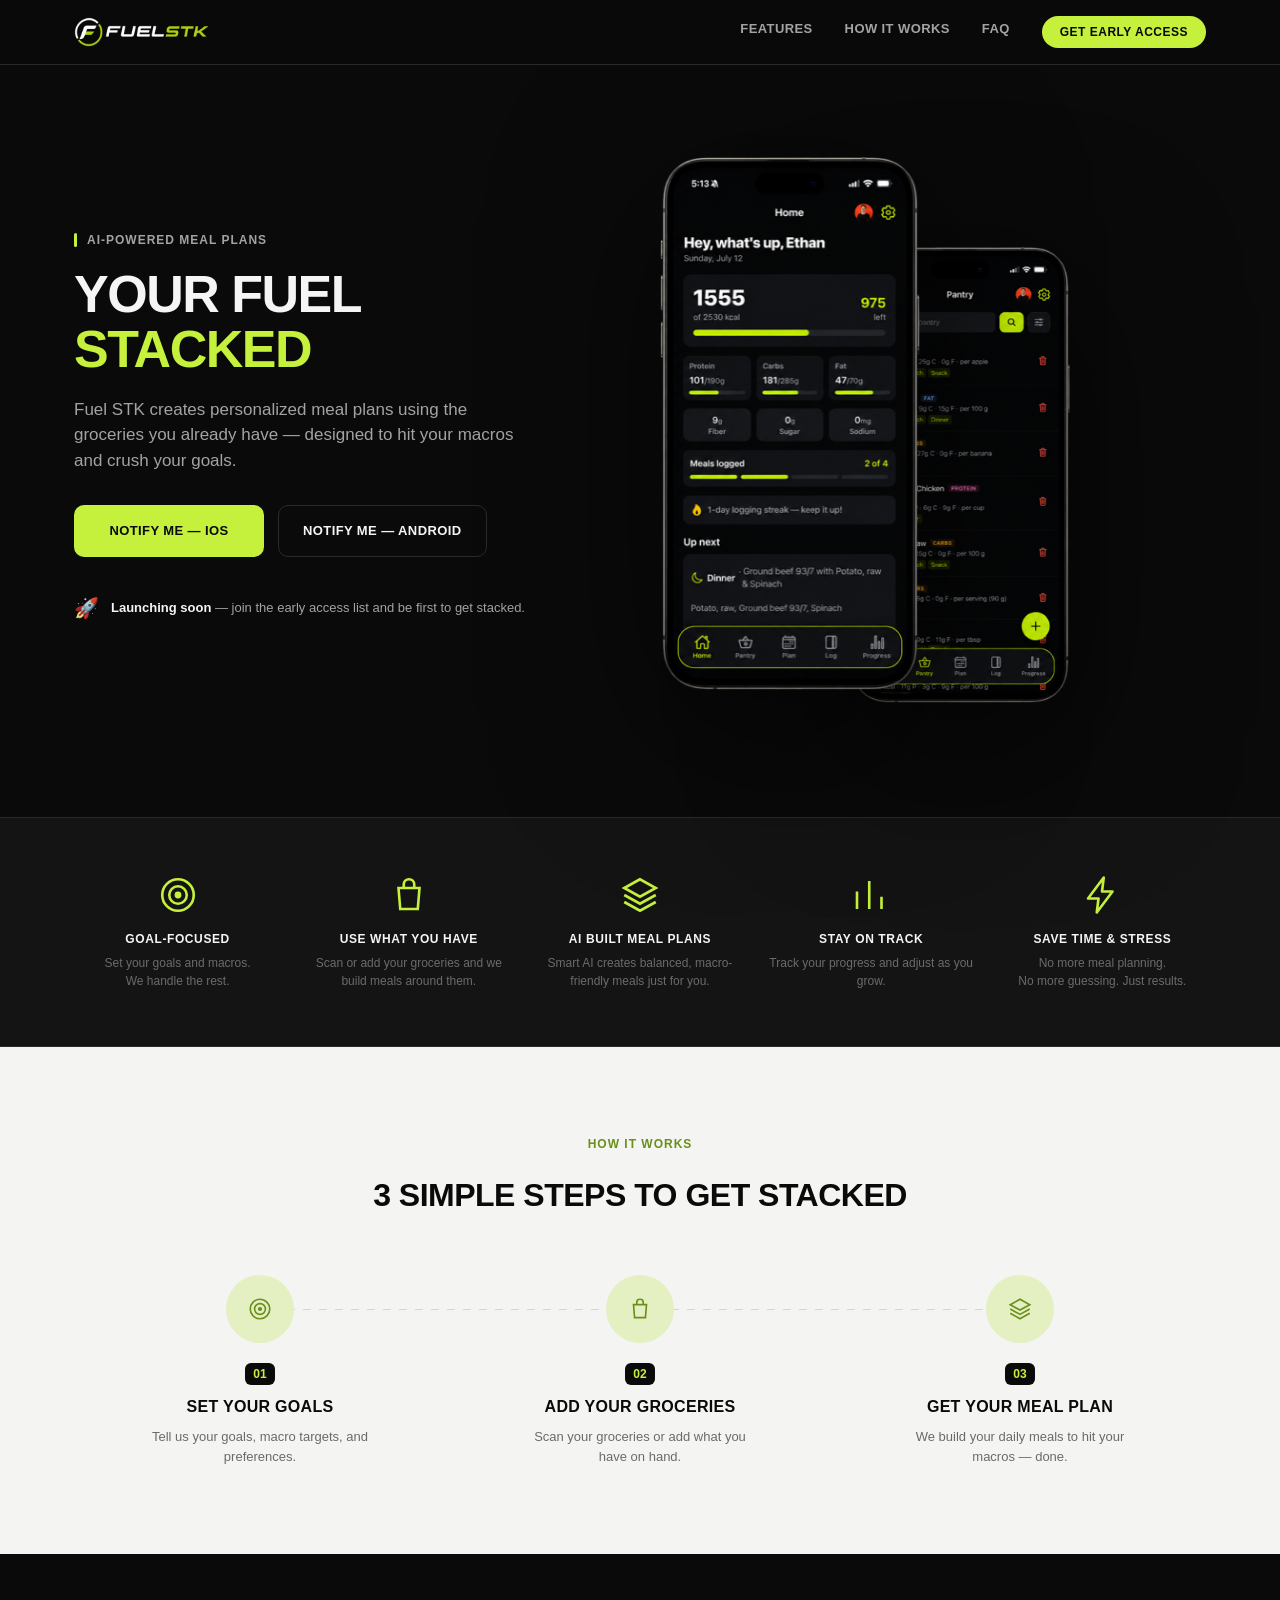
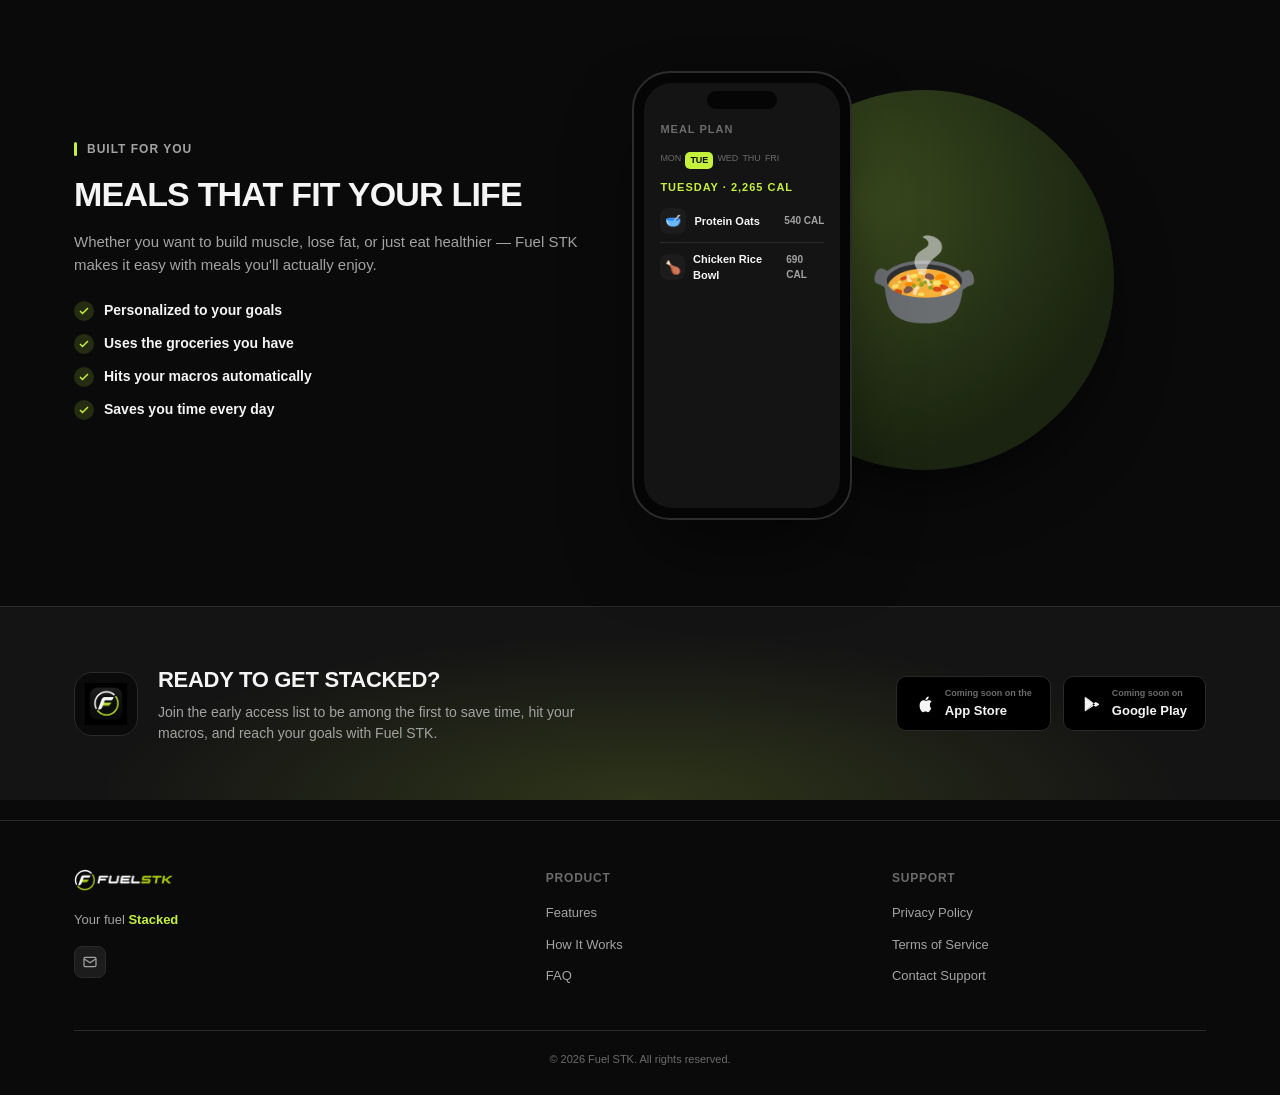
==== index.html @ 7fc36839 "Update tagline, expand FAQ, and add app icons for testing readiness Tagline switched to "Your fuel S" ====
<!DOCTYPE html>
<html lang="en">
<head>
<meta charset="UTF-8">
<meta name="viewport" content="width=device-width, initial-scale=1.0">
<title>Fuel STK — Your fuel Stacked</title>
<meta name="description" content="Fuel STK builds meal plans from what's actually in your pantry, so you hit your macros without the guesswork.">
<link rel="icon" type="image/png" href="assets/favicon-32.png">
<link rel="apple-touch-icon" href="assets/apple-touch-icon.png">
<link rel="stylesheet" href="assets/style.css">
</head>
<body>

<header>
  <nav class="wrap">
    <a href="#" class="brand">
      <img src="assets/nav-logo.png" alt="Fuel STK">
    </a>
    <div class="nav-links">
      <a href="#features">Features</a>
      <a href="#how">How it works</a>
      <a href="faq.html">FAQ</a>
      <a href="#get-started" class="nav-cta">Get Early Access</a>
    </div>
  </nav>
</header>

<section class="hero">
  <div class="wrap">
    <div>
      <div class="eyebrow"><span class="bar"></span> AI-Powered Meal Plans</div>
      <h1>Your fuel<br><span class="accent">Stacked</span></h1>
      <p class="sub">Fuel STK creates personalized meal plans using the groceries you already have — designed to hit your macros and crush your goals.</p>
      <div class="hero-ctas">
        <a href="mailto:info@fuelstk.com" class="btn-primary">Notify me — iOS</a>
        <a href="mailto:info@fuelstk.com" class="btn-secondary">Notify me — Android</a>
      </div>
      <div class="proof">
        <span class="rocket">🚀</span>
        <span class="proof-text"><strong>Launching soon</strong> — join the early access list and be first to get stacked.</span>
      </div>
    </div>
    <div class="phones">
      <img src="assets/phone-dashboard.png" alt="Fuel STK dashboard" class="phone-shot phone-1">
      <img src="assets/phone-pantry.png" alt="Fuel STK pantry" class="phone-shot phone-2">
    </div>
  </div>
</section>

<section class="strip" id="features">
  <div class="wrap">
    <div class="strip-item">
      <svg class="strip-icon" viewBox="0 0 24 24" fill="none" stroke="currentColor" stroke-width="1.5"><circle cx="12" cy="12" r="9"/><circle cx="12" cy="12" r="5"/><circle cx="12" cy="12" r="1.2" fill="currentColor"/></svg>
      <h4>Goal-Focused</h4>
      <p>Set your goals and macros.<br>We handle the rest.</p>
    </div>
    <div class="strip-item">
      <svg class="strip-icon" viewBox="0 0 24 24" fill="none" stroke="currentColor" stroke-width="1.5"><path d="M6 8h12l-1 12H7L6 8z"/><path d="M9 8V6a3 3 0 0 1 6 0v2"/></svg>
      <h4>Use What You Have</h4>
      <p>Scan or add your groceries and we build meals around them.</p>
    </div>
    <div class="strip-item">
      <svg class="strip-icon" viewBox="0 0 24 24" fill="none" stroke="currentColor" stroke-width="1.5"><path d="M12 3 3 8l9 5 9-5-9-5z"/><path d="M3 12l9 5 9-5"/><path d="M3 16l9 5 9-5"/></svg>
      <h4>AI Built Meal Plans</h4>
      <p>Smart AI creates balanced, macro-friendly meals just for you.</p>
    </div>
    <div class="strip-item">
      <svg class="strip-icon" viewBox="0 0 24 24" fill="none" stroke="currentColor" stroke-width="1.5"><path d="M4 20V10"/><path d="M11 20V4"/><path d="M18 20v-7"/></svg>
      <h4>Stay On Track</h4>
      <p>Track your progress and adjust as you grow.</p>
    </div>
    <div class="strip-item">
      <svg class="strip-icon" viewBox="0 0 24 24" fill="none" stroke="currentColor" stroke-width="1.5"><path d="M13 2 4 14h6l-1 8 9-12h-6l1-8z" stroke-linejoin="round"/></svg>
      <h4>Save Time &amp; Stress</h4>
      <p>No more meal planning.<br>No more guessing. Just results.</p>
    </div>
  </div>
</section>

<section class="light-section" id="how">
  <div class="wrap">
    <div class="section-head">
      <div class="eyebrow">How It Works</div>
      <h2>3 Simple Steps to Get Stacked</h2>
    </div>
    <div class="step-row">
      <div class="step">
        <div class="step-icon"><svg viewBox="0 0 24 24" fill="none" stroke="currentColor" stroke-width="1.5"><circle cx="12" cy="12" r="9"/><circle cx="12" cy="12" r="5"/><circle cx="12" cy="12" r="1.2" fill="currentColor"/></svg></div>
        <div class="step-num">01</div>
        <h3>Set Your Goals</h3>
        <p>Tell us your goals, macro targets, and preferences.</p>
      </div>
      <div class="step">
        <div class="step-icon"><svg viewBox="0 0 24 24" fill="none" stroke="currentColor" stroke-width="1.5"><path d="M6 8h12l-1 12H7L6 8z"/><path d="M9 8V6a3 3 0 0 1 6 0v2"/></svg></div>
        <div class="step-num">02</div>
        <h3>Add Your Groceries</h3>
        <p>Scan your groceries or add what you have on hand.</p>
      </div>
      <div class="step">
        <div class="step-icon"><svg viewBox="0 0 24 24" fill="none" stroke="currentColor" stroke-width="1.5"><path d="M12 3 3 8l9 5 9-5-9-5z"/><path d="M3 12l9 5 9-5"/><path d="M3 16l9 5 9-5"/></svg></div>
        <div class="step-num">03</div>
        <h3>Get Your Meal Plan</h3>
        <p>We build your daily meals to hit your macros — done.</p>
      </div>
    </div>
  </div>
</section>

<section class="split">
  <div class="wrap">
    <div>
      <div class="eyebrow"><span class="bar"></span> Built For You</div>
      <h2>Meals that fit your life</h2>
      <p>Whether you want to build muscle, lose fat, or just eat healthier — Fuel STK makes it easy with meals you'll actually enjoy.</p>
      <ul class="checklist">
        <li><span class="check"><svg viewBox="0 0 24 24" fill="none" stroke="currentColor" stroke-width="3"><path d="M4 12l5 5L20 6"/></svg></span> Personalized to your goals</li>
        <li><span class="check"><svg viewBox="0 0 24 24" fill="none" stroke="currentColor" stroke-width="3"><path d="M4 12l5 5L20 6"/></svg></span> Uses the groceries you have</li>
        <li><span class="check"><svg viewBox="0 0 24 24" fill="none" stroke="currentColor" stroke-width="3"><path d="M4 12l5 5L20 6"/></svg></span> Hits your macros automatically</li>
        <li><span class="check"><svg viewBox="0 0 24 24" fill="none" stroke="currentColor" stroke-width="3"><path d="M4 12l5 5L20 6"/></svg></span> Saves you time every day</li>
      </ul>
    </div>
    <div class="split-visual">
      <div class="food-plate">🍲</div>
      <div class="phone">
        <div class="phone-screen">
          <div class="phone-notch"></div>
          <div class="p-title">MEAL PLAN</div>
          <div style="display:flex; gap:4px; margin: 14px 0 10px;">
            <span style="font-size:9px; color:var(--text-tertiary);">MON</span>
            <span style="font-size:9px; background:var(--primary); color:#0a0a0a; border-radius:5px; padding:2px 5px; font-weight:800;">TUE</span>
            <span style="font-size:9px; color:var(--text-tertiary);">WED</span>
            <span style="font-size:9px; color:var(--text-tertiary);">THU</span>
            <span style="font-size:9px; color:var(--text-tertiary);">FRI</span>
          </div>
          <div class="p-title" style="color:var(--primary); margin-top:0;">TUESDAY · 2,265 CAL</div>
          <div class="p-row"><div class="p-row-left"><div class="p-dot">🥣</div><div><div class="p-row-name">Protein Oats</div></div></div><div class="p-row-cal">540 CAL</div></div>
          <div class="p-row"><div class="p-row-left"><div class="p-dot">🍗</div><div><div class="p-row-name">Chicken Rice Bowl</div></div></div><div class="p-row-cal">690 CAL</div></div>
        </div>
      </div>
    </div>
  </div>
</section>

<section class="cta-band" id="get-started">
  <div class="wrap">
    <div class="cta-left">
      <div class="cta-icon"><img src="assets/apple-touch-icon.png" alt=""></div>
      <div>
        <h2>Ready to get stacked?</h2>
        <p>Join the early access list to be among the first to save time, hit your macros, and reach your goals with Fuel STK.</p>
      </div>
    </div>
    <div class="store-badges">
      <a href="mailto:info@fuelstk.com" class="btn-store">
        <svg viewBox="0 0 24 24" fill="currentColor"><path d="M16.5 3c.1 1.1-.3 2.2-1 3-.7.8-1.8 1.4-2.9 1.3-.1-1.1.4-2.2 1-2.9.8-.9 2-1.4 2.9-1.4zM19.5 17.2c-.4.9-.6 1.3-1.1 2.1-.7 1.1-1.7 2.5-2.9 2.5-1.1 0-1.4-.7-2.9-.7s-1.9.7-2.9.7c-1.2 0-2.1-1.3-2.8-2.4C5.3 16.6 4.9 12 6.6 9.6c.9-1.3 2.3-2.1 3.6-2.1 1.3 0 2.1.7 3.2.7s1.8-.7 3.2-.7c1.2 0 2.4.6 3.3 1.7-2.9 1.6-2.4 5.7-.4 8z"/></svg>
        <span><small>Coming soon on the</small><strong>App Store</strong></span>
      </a>
      <a href="mailto:info@fuelstk.com" class="btn-store">
        <svg viewBox="0 0 24 24" fill="currentColor"><path d="M4 3.5c-.4.2-.7.6-.7 1.1v15c0 .5.3.9.7 1.1l9.2-8.6L4 3.5z"/><path d="M15.9 10.4 5.5 3.2l8.7 5.1 3-1.3-1.3 3.4z" opacity="0.001"/><path d="M14 11.1l2.5-1.4 3.6 2.1c.6.3.6 1.1 0 1.4l-3.6 2.1-2.5-1.4 1.5-1.4-1.5-1.4z"/><path d="M4.3 3.4 14 11.1l-1.5 1.5-1.5-1.5L4.3 3.4z"/><path d="M4.3 20.6 12.5 12.6l1.5 1.5L4.3 20.6z"/></svg>
        <span><small>Coming soon on</small><strong>Google Play</strong></span>
      </a>
    </div>
  </div>
</section>

<footer>
  <div class="wrap">
    <div class="footer-grid">
      <div class="footer-brand-col">
        <img src="assets/nav-logo.png" alt="Fuel STK">
        <p>Your fuel <span class="accent">Stacked</span></p>
        <div class="footer-social">
          <a href="mailto:info@fuelstk.com" aria-label="Email">
            <svg viewBox="0 0 24 24" fill="none" stroke="currentColor" stroke-width="1.8"><rect x="3" y="5" width="18" height="14" rx="2"/><path d="m3 7 9 6 9-6"/></svg>
          </a>
        </div>
      </div>
      <div class="footer-col">
        <h5>Product</h5>
        <a href="index.html#features">Features</a>
        <a href="index.html#how">How It Works</a>
        <a href="faq.html">FAQ</a>
      </div>
      <div class="footer-col">
        <h5>Support</h5>
        <a href="https://ethan22lawrence.github.io/macro-pantry-legal/privacy.html">Privacy Policy</a>
        <a href="https://ethan22lawrence.github.io/macro-pantry-legal/terms.html">Terms of Service</a>
        <a href="mailto:support@fuelstk.com">Contact Support</a>
      </div>
    </div>
    <div class="footer-note">© 2026 Fuel STK. All rights reserved.</div>
  </div>
</footer>

</body>
</html>
---- assets/style.css ----
:root {
  --bg: #0a0a0a;
  --surface: #141414;
  --surface-alt: #1c1c1c;
  --border: #2a2a2a;
  --primary: #c5f03c;
  --text: #f5f5f5;
  --text-secondary: #a3a3a3;
  --text-tertiary: #6b6b6b;
}
* { box-sizing: border-box; }
html { scroll-behavior: smooth; }
body {
  margin: 0;
  font-family: -apple-system, BlinkMacSystemFont, "Segoe UI", Roboto, Helvetica, Arial, sans-serif;
  background: var(--bg);
  color: var(--text);
  line-height: 1.5;
}
.wrap { max-width: 1180px; margin: 0 auto; padding: 0 24px; }
a { color: inherit; }
svg { display: block; }

/* Nav */
header {
  position: sticky; top: 0; z-index: 20;
  background: rgba(10,10,10,0.85);
  backdrop-filter: blur(10px);
  border-bottom: 1px solid var(--border);
}
nav.wrap {
  display: flex; align-items: center; justify-content: space-between;
  padding: 16px 24px;
}
.brand { display: flex; align-items: center; text-decoration: none; }
.brand img { height: 30px; width: auto; }
.nav-links { display: flex; align-items: center; gap: 32px; }
.nav-links a:not(.nav-cta) { text-decoration: none; color: var(--text-secondary); font-size: 13px; font-weight: 700; letter-spacing: 0.4px; text-transform: uppercase; transition: color 0.15s; padding-bottom: 4px; border-bottom: 2px solid transparent; }
.nav-links a:not(.nav-cta):hover { color: var(--text); }
.nav-links a.active { color: var(--primary); border-bottom-color: var(--primary); }
.nav-cta {
  background: var(--primary); color: #0a0a0a; padding: 7px 18px; border-radius: 24px;
  font-weight: 800; font-size: 12px; letter-spacing: 0.5px; text-transform: uppercase; text-decoration: none;
}

/* Hero */
.hero { padding: 72px 0 100px; }
.hero .wrap { display: grid; grid-template-columns: 1fr 1fr; gap: 40px; align-items: center; }
.eyebrow {
  display: flex; align-items: center; gap: 10px;
  color: var(--text-secondary); font-weight: 800; font-size: 12px; letter-spacing: 1px; text-transform: uppercase;
  margin-bottom: 18px;
}
.eyebrow .bar { width: 3px; height: 14px; background: var(--primary); border-radius: 2px; }
h1 {
  font-size: 52px; font-weight: 900; letter-spacing: -1.5px; line-height: 1.05;
  margin: 0 0 20px; text-transform: uppercase;
}
h1 .accent { color: var(--primary); }
.hero p.sub {
  font-size: 17px; color: var(--text-secondary); max-width: 460px; margin: 0 0 32px;
}
.hero-ctas { display: flex; gap: 14px; flex-wrap: wrap; margin-bottom: 36px; }
.hero-ctas .btn-primary, .hero-ctas .btn-secondary { justify-content: center; min-width: 190px; }
.btn-primary, .btn-secondary, .btn-store {
  padding: 15px 24px; border-radius: 10px; font-weight: 800; font-size: 13px; letter-spacing: 0.4px;
  text-decoration: none; display: inline-flex; align-items: center; gap: 10px; text-transform: uppercase;
  transition: transform 0.15s, opacity 0.15s; border: none; cursor: pointer;
}
.btn-primary { background: var(--primary); color: #0a0a0a; }
.btn-secondary { background: transparent; color: var(--text); border: 1.5px solid var(--border); }
.btn-primary:hover, .btn-secondary:hover, .btn-store:hover { transform: translateY(-1px); opacity: 0.9; }

.proof { display: flex; align-items: center; gap: 12px; }
.proof .rocket { font-size: 20px; }
.proof-text { font-size: 13px; color: var(--text-secondary); }
.proof-text strong { color: var(--text); }

/* Phone mockups */
.phones { position: relative; height: 580px; }
.phone {
  position: absolute; width: 250px;
  background: #050505; border-radius: 38px; padding: 10px;
  border: 2px solid #2c2c2c; box-shadow: 0 40px 80px -20px rgba(0,0,0,0.6);
}
.phone-shot {
  position: absolute; width: 260px; height: auto; display: block;
  filter: drop-shadow(0 40px 80px rgba(0,0,0,0.6));
}
.phone-1 { left: 0; top: 20px; z-index: 2; }
.phone-2 { left: 190px; top: 110px; z-index: 1; width: 220px; }
.phone-screen {
  background: var(--surface); border-radius: 28px; overflow: hidden;
  aspect-ratio: 9 / 19.5; position: relative; padding: 18px 16px;
}
.phone-notch { position: absolute; top: 8px; left: 50%; transform: translateX(-50%); width: 70px; height: 18px; background: #050505; border-radius: 10px; }
.p-title { font-size: 11px; font-weight: 800; color: var(--text-tertiary); letter-spacing: 1px; margin: 20px 0 4px; }
.p-kcal { font-size: 30px; font-weight: 900; margin: 0 0 14px; }
.ring { width: 110px; height: 110px; border-radius: 50%; margin: 0 auto 14px;
  background: conic-gradient(var(--primary) 0deg 230deg, #ffa53c 230deg 300deg, #7c5cff 300deg 340deg, var(--surface-alt) 340deg 360deg);
  display: flex; align-items: center; justify-content: center; }
.ring-inner { width: 78px; height: 78px; border-radius: 50%; background: var(--surface); display: flex; align-items: center; justify-content: center; font-size: 10px; font-weight: 800; color: var(--text-secondary); text-align: center; }
.p-row { display: flex; align-items: center; justify-content: space-between; padding: 8px 0; border-bottom: 1px solid var(--border); }
.p-row:last-child { border-bottom: none; }
.p-row-left { display: flex; align-items: center; gap: 8px; }
.p-dot { width: 26px; height: 26px; border-radius: 8px; background: var(--surface-alt); display: flex; align-items: center; justify-content: center; font-size: 13px; }
.p-row-name { font-size: 11px; font-weight: 700; }
.p-row-sub { font-size: 9px; color: var(--text-tertiary); }
.p-row-cal { font-size: 10px; font-weight: 700; color: var(--text-secondary); }
.p-grid { display: grid; grid-template-columns: repeat(3, 1fr); gap: 6px; margin: 12px 0; }
.p-food { aspect-ratio: 1; border-radius: 10px; display: flex; align-items: center; justify-content: center; font-size: 20px; background: var(--surface-alt); }
.p-banner { background: rgba(197,240,60,0.1); border: 1px solid rgba(197,240,60,0.3); border-radius: 10px; padding: 10px; margin-top: 10px; }
.p-banner-title { font-size: 10px; font-weight: 800; color: var(--primary); margin-bottom: 2px; }
.p-banner-sub { font-size: 9px; color: var(--text-secondary); }
.p-btn { margin-top: 10px; background: var(--primary); color: #0a0a0a; border-radius: 8px; padding: 9px; text-align: center; font-size: 10px; font-weight: 800; }

/* Feature strip */
.strip { background: var(--surface); padding: 56px 0; border-top: 1px solid var(--border); border-bottom: 1px solid var(--border); }
.strip .wrap { display: grid; grid-template-columns: repeat(5, 1fr); gap: 24px; }
.strip-item { text-align: center; }
.strip-icon { width: 42px; height: 42px; margin: 0 auto 14px; color: var(--primary); }
.strip-item h4 { font-size: 12px; font-weight: 800; letter-spacing: 0.6px; text-transform: uppercase; margin: 0 0 6px; }
.strip-item p { font-size: 12px; color: var(--text-tertiary); margin: 0; line-height: 1.5; }

/* Light "how it works" section */
.light-section { background: #f4f4f2; color: #0a0a0a; padding: 88px 0; }
.light-section .eyebrow { justify-content: center; color: #6b8f1a; }
.light-section .eyebrow .bar { background: #6b8f1a; }
.light-section .section-head { text-align: center; max-width: 620px; margin: 0 auto 56px; }
.light-section h2 { font-size: 32px; font-weight: 900; letter-spacing: -0.5px; margin: 0; text-transform: uppercase; }
.step-row { display: grid; grid-template-columns: repeat(3, 1fr); gap: 8px; position: relative; }
.step-row::before {
  content: ""; position: absolute; top: 34px; left: 16%; right: 16%; height: 1px;
  background: repeating-linear-gradient(90deg, #d6d6d0 0 8px, transparent 8px 16px); z-index: 0;
}
.step { text-align: center; position: relative; z-index: 1; }
.step-icon {
  width: 68px; height: 68px; border-radius: 50%; background: #e4f0c2;
  display: flex; align-items: center; justify-content: center; margin: 0 auto 18px;
  color: #6b8f1a;
}
.step-icon svg { width: 26px; height: 26px; }
.step-num { color: var(--primary); background: #0a0a0a; display: inline-block; padding: 2px 8px; border-radius: 6px; font-size: 12px; font-weight: 800; margin-bottom: 10px; }
.step h3 { font-size: 16px; font-weight: 800; margin: 0 0 8px; text-transform: uppercase; letter-spacing: 0.3px; }
.step p { font-size: 13px; color: #6b6b66; margin: 0 auto; max-width: 220px; }

/* Split section (meals that fit your life) */
.split { padding: 96px 0; }
.split .wrap { display: grid; grid-template-columns: 1fr 1.1fr; gap: 56px; align-items: center; }
.split h2 { font-size: 34px; font-weight: 900; letter-spacing: -0.8px; margin: 0 0 18px; text-transform: uppercase; line-height: 1.1; }
.split > .wrap > div:first-child p { color: var(--text-secondary); font-size: 15px; margin: 0 0 24px; }
.checklist { list-style: none; margin: 0; padding: 0; display: flex; flex-direction: column; gap: 12px; }
.checklist li { display: flex; align-items: center; gap: 10px; font-size: 14px; font-weight: 600; }
.check { width: 20px; height: 20px; border-radius: 50%; background: rgba(197,240,60,0.15); color: var(--primary); display: flex; align-items: center; justify-content: center; flex-shrink: 0; }
.check svg { width: 12px; height: 12px; }

.split-visual { position: relative; display: flex; justify-content: center; align-items: center; min-height: 460px; }
.food-plate {
  width: 380px; height: 380px; border-radius: 50%;
  background: radial-gradient(circle at 35% 30%, #3a4a1f, #1a2410 70%);
  display: flex; align-items: center; justify-content: center; font-size: 90px;
  box-shadow: 0 30px 70px -20px rgba(0,0,0,0.7);
}
.split-visual .phone { position: absolute; left: -10px; bottom: -10px; width: 220px; z-index: 2; }

/* CTA band */
.cta-band {
  background: radial-gradient(ellipse at bottom, rgba(197,240,60,0.15), transparent 60%), var(--surface);
  border-top: 1px solid var(--border);
  padding: 56px 0;
}
.cta-band .wrap { display: flex; align-items: center; justify-content: space-between; gap: 32px; flex-wrap: wrap; }
.cta-left { display: flex; align-items: center; gap: 20px; }
.cta-icon { width: 64px; height: 64px; border-radius: 18px; background: #0a0a0a; border: 1px solid var(--border); flex-shrink: 0; }
.cta-icon img { width: 100%; height: 100%; object-fit: contain; padding: 10px; }
.cta-left h2 { font-size: 22px; font-weight: 900; margin: 0 0 6px; text-transform: uppercase; letter-spacing: -0.3px; }
.cta-left p { font-size: 14px; color: var(--text-secondary); margin: 0; max-width: 420px; }
.store-badges { display: flex; gap: 12px; flex-shrink: 0; }
.btn-store { background: #000; border: 1px solid var(--border); color: var(--text); padding: 10px 18px; }
.btn-store svg { width: 20px; height: 20px; flex-shrink: 0; }
.btn-store small { display: block; font-size: 9px; color: var(--text-tertiary); font-weight: 600; text-transform: none; letter-spacing: 0; }
.btn-store strong { display: block; font-size: 13px; font-weight: 700; text-transform: none; letter-spacing: 0; }

/* Footer */
footer { padding: 48px 0 28px; border-top: 1px solid var(--border); margin-top: 20px; }
.footer-grid { display: grid; grid-template-columns: 1.4fr 1fr 1fr; gap: 32px; margin-bottom: 32px; }
.footer-brand-col img { height: 22px; width: auto; margin-bottom: 12px; }
.footer-brand-col p { font-size: 13px; color: var(--text-secondary); margin: 0 0 16px; }
.footer-brand-col p .accent { color: var(--primary); font-weight: 700; }
.footer-social { display: flex; gap: 10px; }
.footer-social a {
  width: 32px; height: 32px; border-radius: 8px; background: var(--surface-alt); border: 1px solid var(--border);
  display: flex; align-items: center; justify-content: center; color: var(--text-secondary); text-decoration: none;
  transition: color 0.15s, border-color 0.15s;
}
.footer-social a:hover { color: var(--primary); border-color: var(--primary); }
.footer-social svg { width: 16px; height: 16px; }
.footer-col h5 { font-size: 12px; font-weight: 800; letter-spacing: 0.8px; text-transform: uppercase; color: var(--text-tertiary); margin: 0 0 16px; }
.footer-col a { display: block; font-size: 13px; color: var(--text-secondary); text-decoration: none; margin-bottom: 12px; }
.footer-col a:hover { color: var(--text); }
.footer-note { font-size: 11px; color: var(--text-tertiary); text-align: center; border-top: 1px solid var(--border); padding-top: 20px; }

/* FAQ page */
.faq-hero { padding: 64px 0 40px; position: relative; overflow: hidden; }
.faq-hero-mark {
  position: absolute; top: -60px; right: -40px; width: 420px; height: 420px;
  opacity: 0.06; pointer-events: none;
}
.faq-hero .wrap { position: relative; z-index: 1; }
.faq-hero h1 { max-width: 620px; }
.faq-hero p.sub { max-width: 520px; margin-bottom: 32px; }
.faq-search { position: relative; max-width: 480px; }
.faq-search svg { position: absolute; left: 16px; top: 50%; transform: translateY(-50%); width: 18px; height: 18px; color: var(--text-tertiary); }
.faq-search input {
  width: 100%; background: var(--surface); border: 1px solid var(--border); border-radius: 12px;
  padding: 14px 16px 14px 46px; font-size: 14px; color: var(--text); font-family: inherit;
}
.faq-search input::placeholder { color: var(--text-tertiary); }
.faq-search input:focus { outline: none; border-color: var(--primary); }

.faq-categories { display: flex; gap: 10px; flex-wrap: wrap; padding: 8px 0 40px; }
.faq-cat {
  display: inline-flex; align-items: center; gap: 8px; background: var(--surface); border: 1px solid var(--border);
  border-radius: 24px; padding: 9px 18px; font-size: 12px; font-weight: 700; letter-spacing: 0.3px; text-transform: uppercase;
  cursor: pointer; color: var(--text-secondary); transition: border-color 0.15s, color 0.15s;
}
.faq-cat svg { width: 15px; height: 15px; }
.faq-cat:hover { color: var(--text); }
.faq-cat.active { background: var(--primary); color: #0a0a0a; border-color: var(--primary); }

.faq-list { display: flex; flex-direction: column; gap: 10px; padding-bottom: 64px; }
.faq-item {
  background: var(--surface); border: 1px solid var(--border); border-radius: 12px; overflow: hidden;
}
.faq-item summary {
  list-style: none; cursor: pointer; padding: 18px 20px; display: flex; align-items: center; justify-content: space-between;
  font-size: 15px; font-weight: 700; gap: 16px;
}
.faq-item summary::-webkit-details-marker { display: none; }
.faq-item summary .faq-toggle {
  width: 24px; height: 24px; border-radius: 50%; background: var(--surface-alt); flex-shrink: 0;
  display: flex; align-items: center; justify-content: center; color: var(--primary); font-size: 16px; font-weight: 700;
}
/* The +/− glyph is generated here (not hardcoded in the HTML) so it always
   reflects the details element's real open/closed state, however it got
   toggled — clicking, keyboard, or JS. */
.faq-item summary .faq-toggle::before { content: "+"; }
.faq-item[open] summary .faq-toggle::before { content: "\2212"; }
.faq-item[open] summary .faq-toggle { background: var(--primary); color: #0a0a0a; }
.faq-item p { margin: 0; padding: 0 20px 20px; font-size: 14px; color: var(--text-secondary); line-height: 1.7; }
.faq-empty { text-align: center; padding: 40px 0; color: var(--text-tertiary); font-size: 14px; display: none; }

@media (max-width: 900px) {
  .hero .wrap { grid-template-columns: 1fr; }
  .phones { height: 420px; margin-top: 20px; }
  .phone, .phone-shot { width: 200px; }
  .phone-2 { left: 150px; width: 175px; }
  .nav-links a:not(.nav-cta) { display: none; }
  h1 { font-size: 36px; }
  .strip .wrap { grid-template-columns: repeat(2, 1fr); gap: 32px; }
  .step-row { grid-template-columns: 1fr; gap: 40px; }
  .step-row::before { display: none; }
  .split .wrap { grid-template-columns: 1fr; }
  .split-visual { min-height: 380px; margin-top: 20px; }
  .food-plate { width: 280px; height: 280px; font-size: 64px; }
  .split-visual .phone { width: 170px; }
  .cta-band .wrap { flex-direction: column; text-align: center; }
  .cta-left { flex-direction: column; }
  .footer-grid { grid-template-columns: 1fr; gap: 28px; }
  .faq-hero-mark { width: 260px; height: 260px; }
}
@media (max-width: 480px) {
  .strip .wrap { grid-template-columns: 1fr; }
  h1 { font-size: 30px; }
  .store-badges { flex-direction: column; width: 100%; }
}
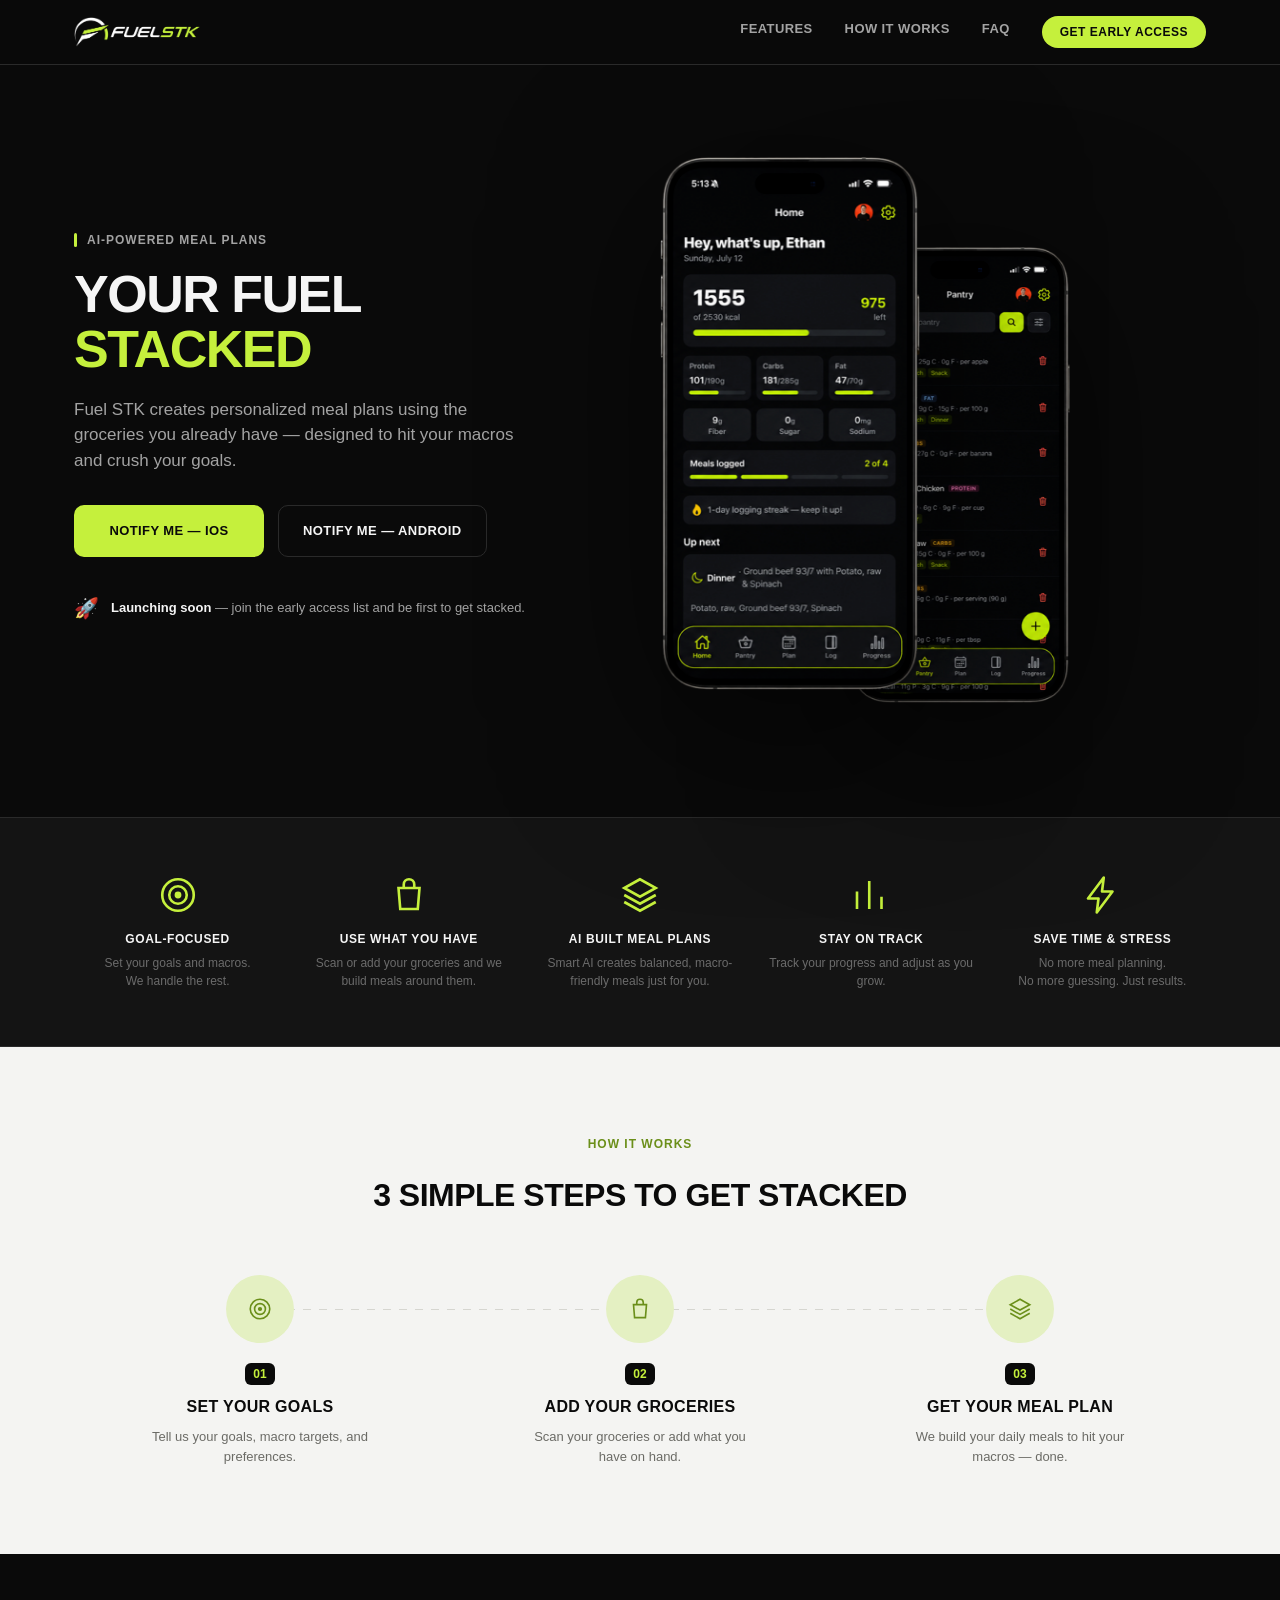
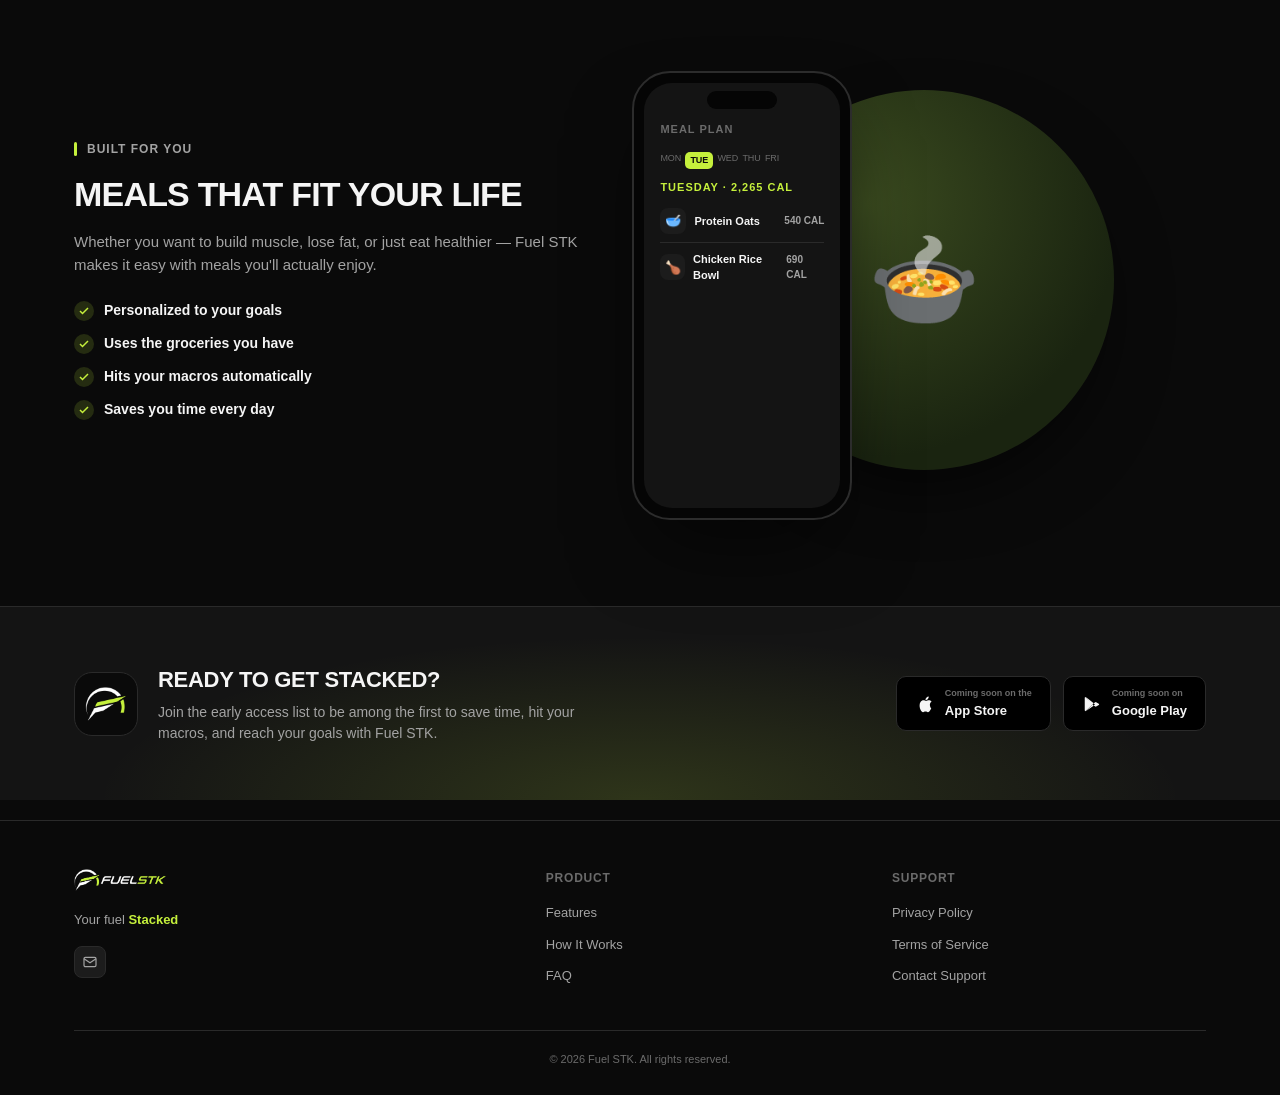
==== commit eb10f873: "Apply final logo: nav wordmark, favicon, hero banner New angular F mark across the site. favicon-32." ====
--- a/index.html
+++ b/index.html
@@ -5,8 +5,8 @@
 <meta name="viewport" content="width=device-width, initial-scale=1.0">
 <title>Fuel STK — Your fuel Stacked</title>
 <meta name="description" content="Fuel STK builds meal plans from what's actually in your pantry, so you hit your macros without the guesswork.">
-<link rel="icon" type="image/png" href="assets/favicon-32.png">
-<link rel="apple-touch-icon" href="assets/apple-touch-icon.png">
+<link rel="icon" type="image/png" href="assets/favicon-32.png?v=2">
+<link rel="apple-touch-icon" href="assets/apple-touch-icon.png?v=2">
 <link rel="stylesheet" href="assets/style.css">
 </head>
 <body>
--- a/assets/style.css
+++ b/assets/style.css
@@ -203,7 +203,7 @@
 /* FAQ page */
 .faq-hero { padding: 64px 0 40px; position: relative; overflow: hidden; }
 .faq-hero-mark {
-  position: absolute; top: -60px; right: -40px; width: 420px; height: 420px;
+  position: absolute; top: -20px; right: -20px; width: 420px; height: 420px;
   opacity: 0.06; pointer-events: none;
 }
 .faq-hero .wrap { position: relative; z-index: 1; }
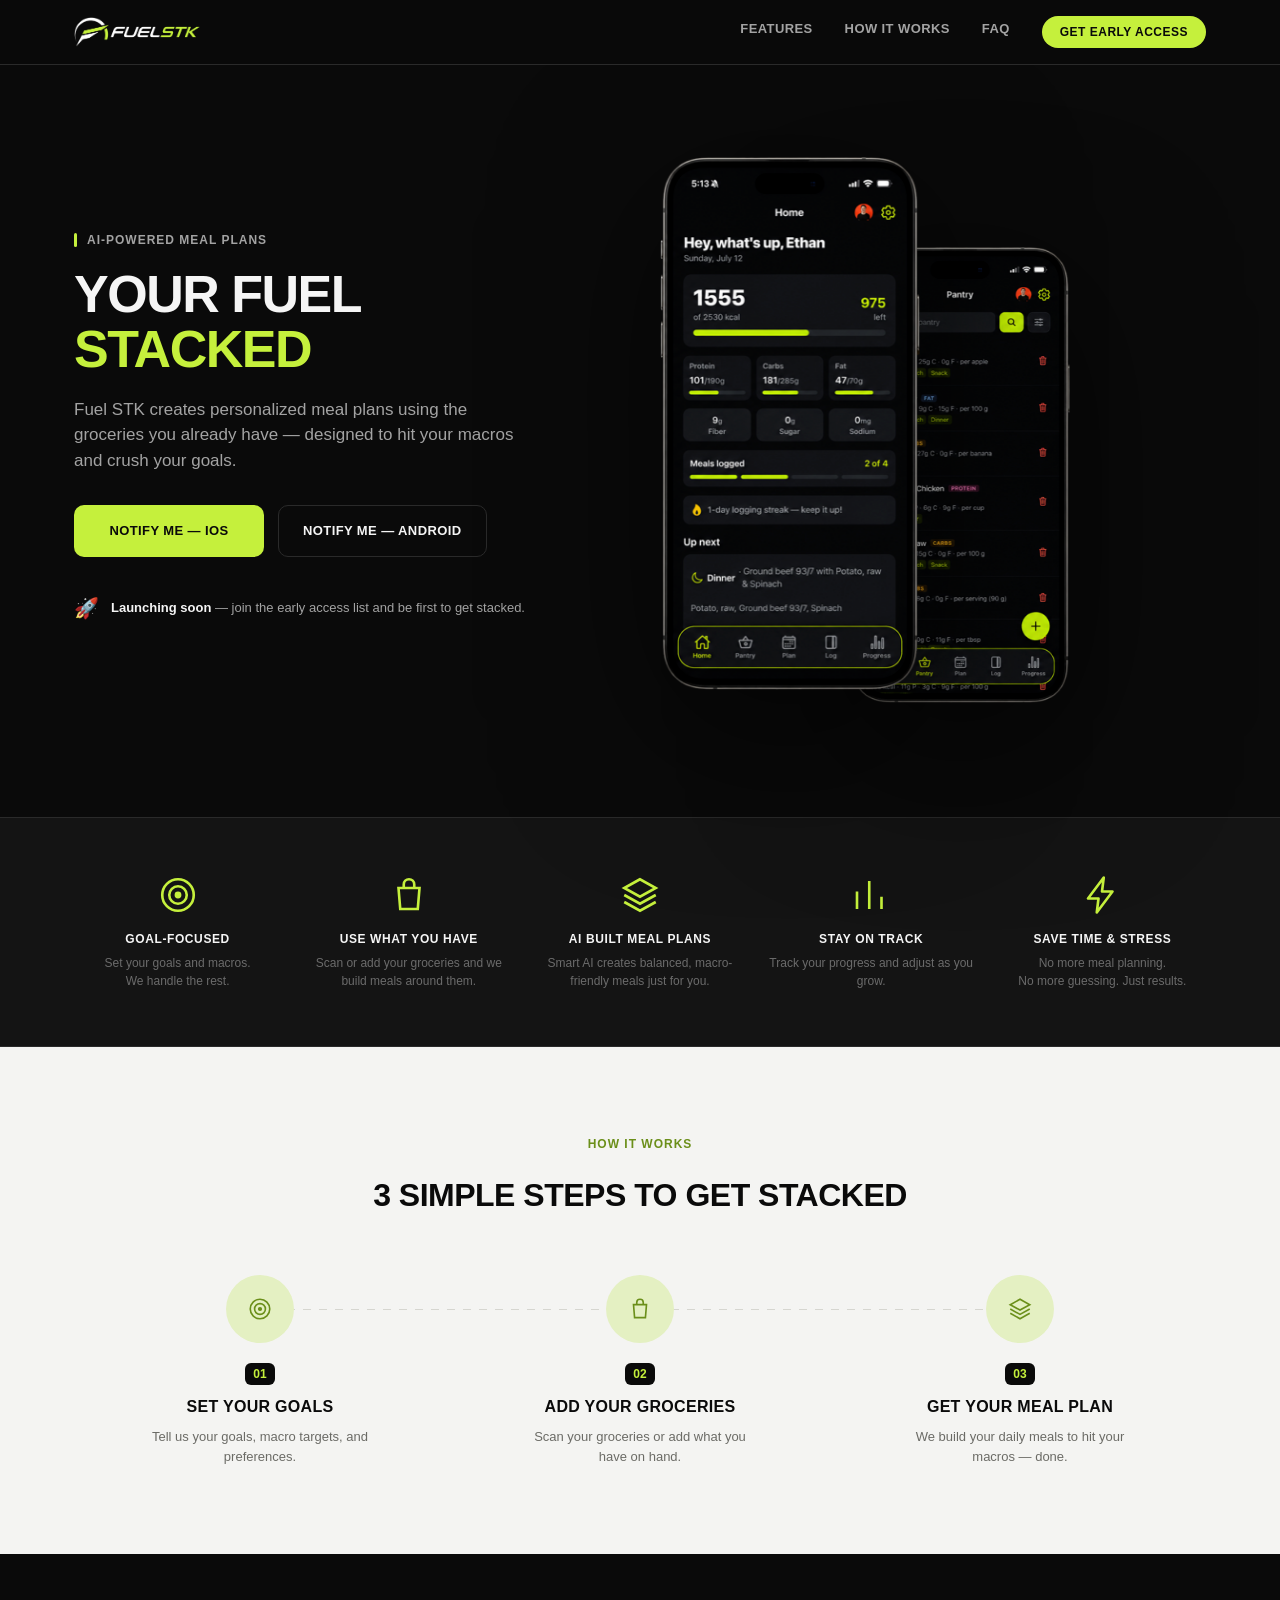
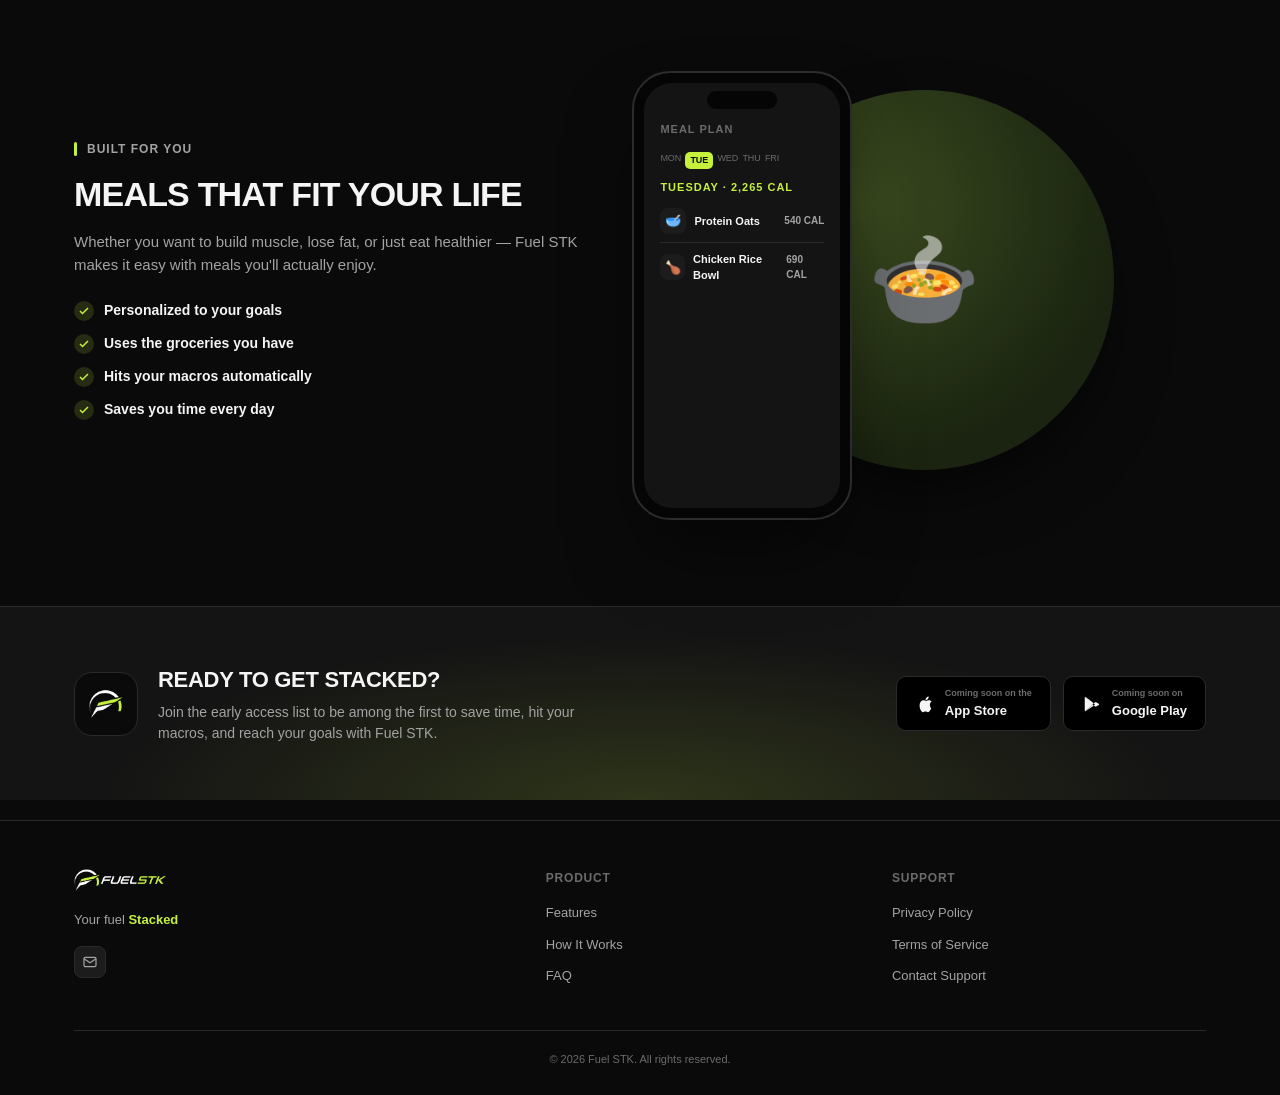
==== commit d9c63b2b: "Regenerate favicon/apple-touch-icon with more edge padding New source (app_icon_sm.png) has more bre" ====
--- a/index.html
+++ b/index.html
@@ -5,8 +5,8 @@
 <meta name="viewport" content="width=device-width, initial-scale=1.0">
 <title>Fuel STK — Your fuel Stacked</title>
 <meta name="description" content="Fuel STK builds meal plans from what's actually in your pantry, so you hit your macros without the guesswork.">
-<link rel="icon" type="image/png" href="assets/favicon-32.png?v=2">
-<link rel="apple-touch-icon" href="assets/apple-touch-icon.png?v=2">
+<link rel="icon" type="image/png" href="assets/favicon-32.png?v=3">
+<link rel="apple-touch-icon" href="assets/apple-touch-icon.png?v=3">
 <link rel="stylesheet" href="assets/style.css">
 </head>
 <body>
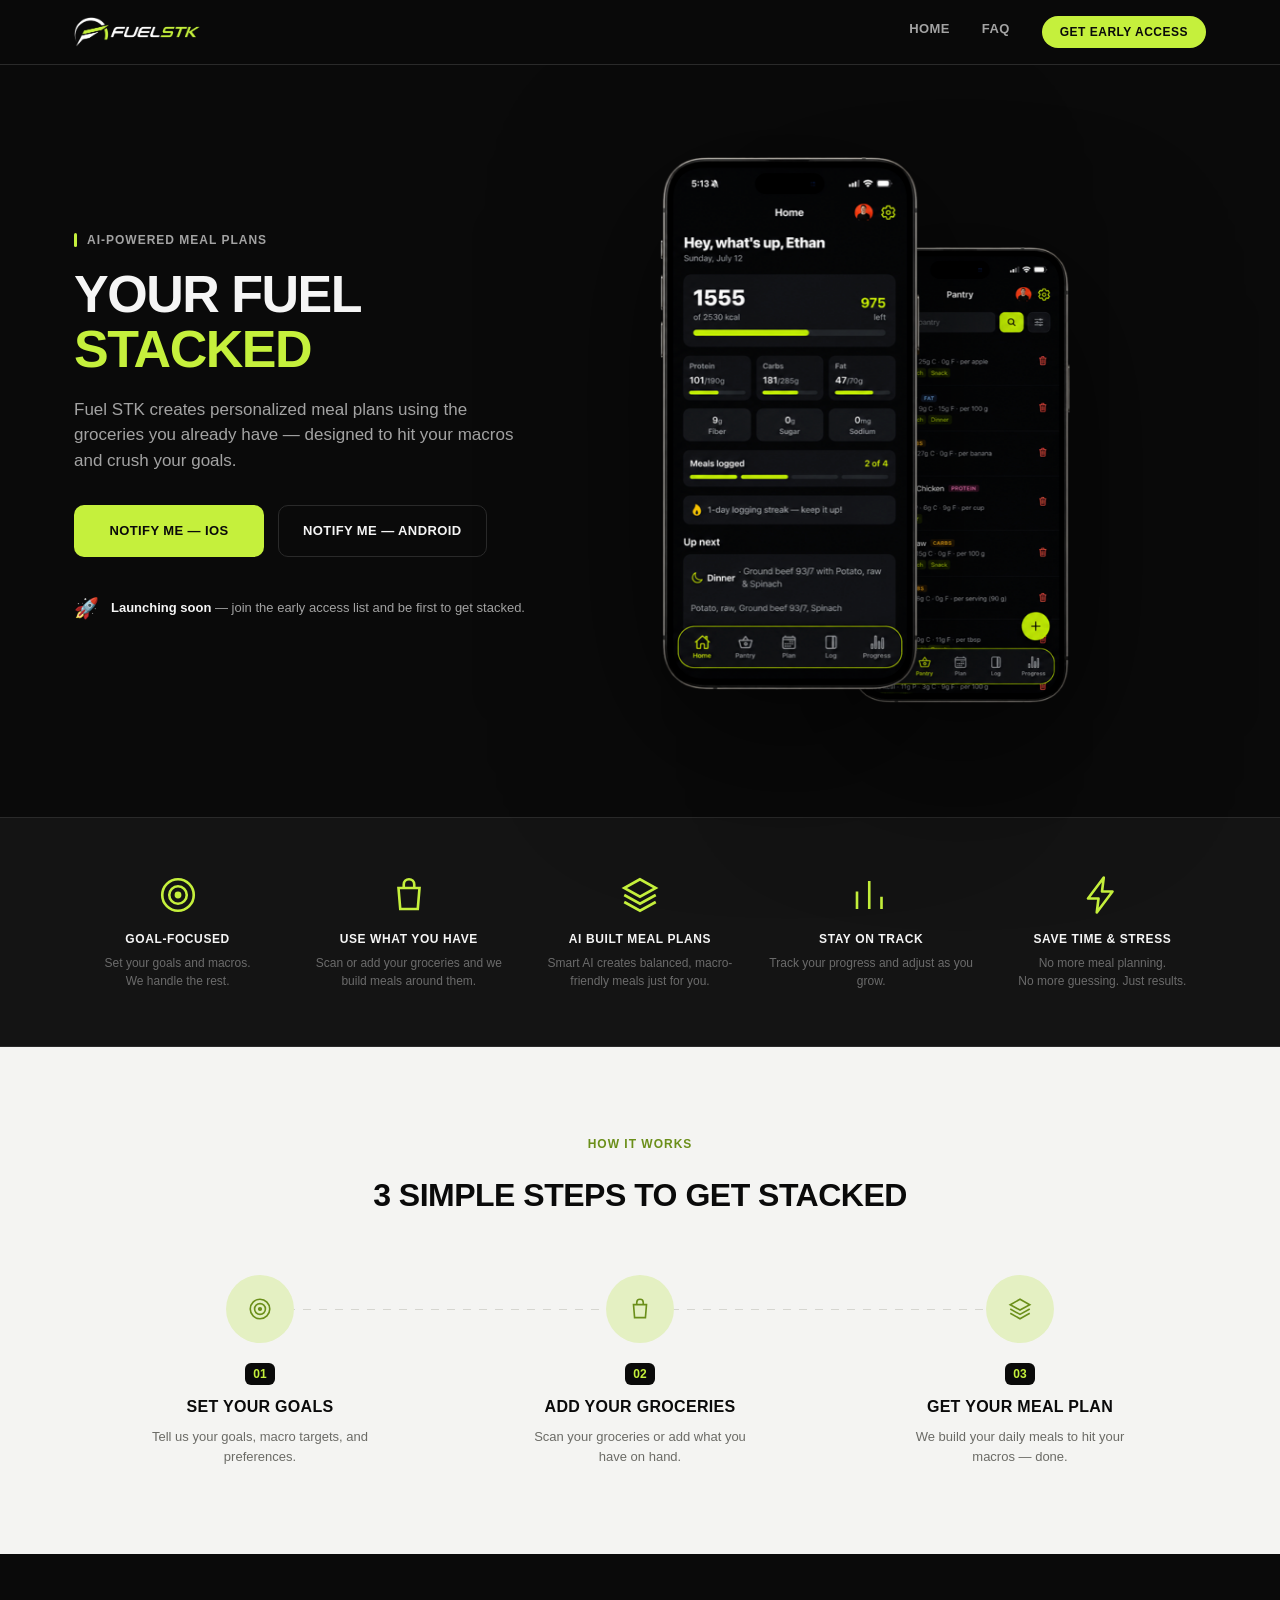
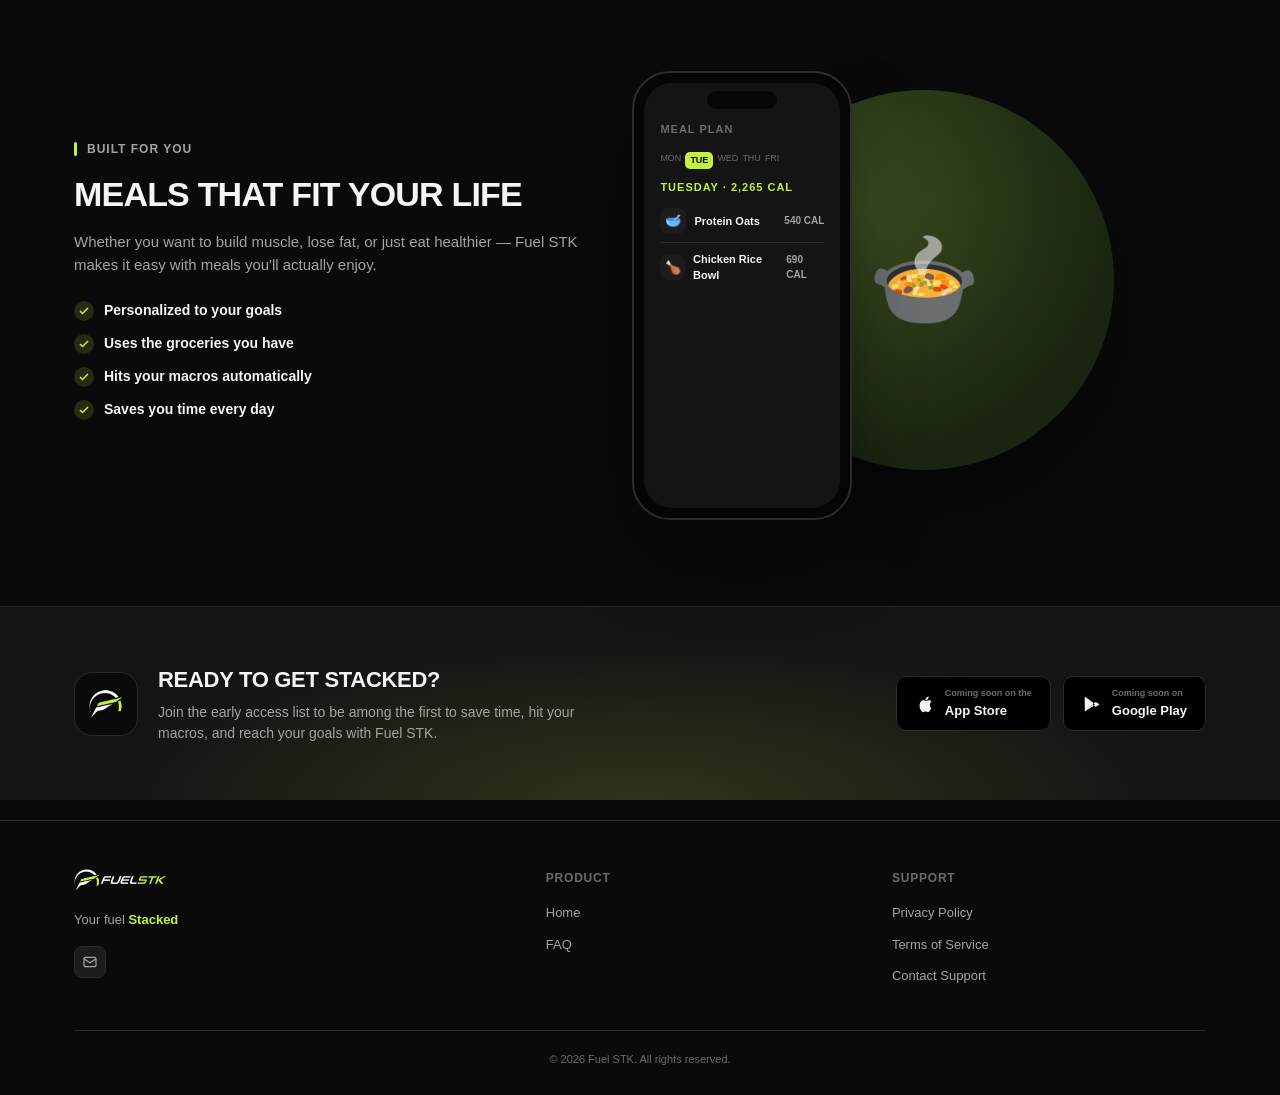
==== commit e6430ca2: "Simplify nav to Home / FAQ, drop Features and How It Works links Kept the actual homepage sections i" ====
--- a/index.html
+++ b/index.html
@@ -17,8 +17,7 @@
       <img src="assets/nav-logo.png" alt="Fuel STK">
     </a>
     <div class="nav-links">
-      <a href="#features">Features</a>
-      <a href="#how">How it works</a>
+      <a href="index.html">Home</a>
       <a href="faq.html">FAQ</a>
       <a href="#get-started" class="nav-cta">Get Early Access</a>
     </div>
@@ -177,8 +176,7 @@
       </div>
       <div class="footer-col">
         <h5>Product</h5>
-        <a href="index.html#features">Features</a>
-        <a href="index.html#how">How It Works</a>
+        <a href="index.html">Home</a>
         <a href="faq.html">FAQ</a>
       </div>
       <div class="footer-col">
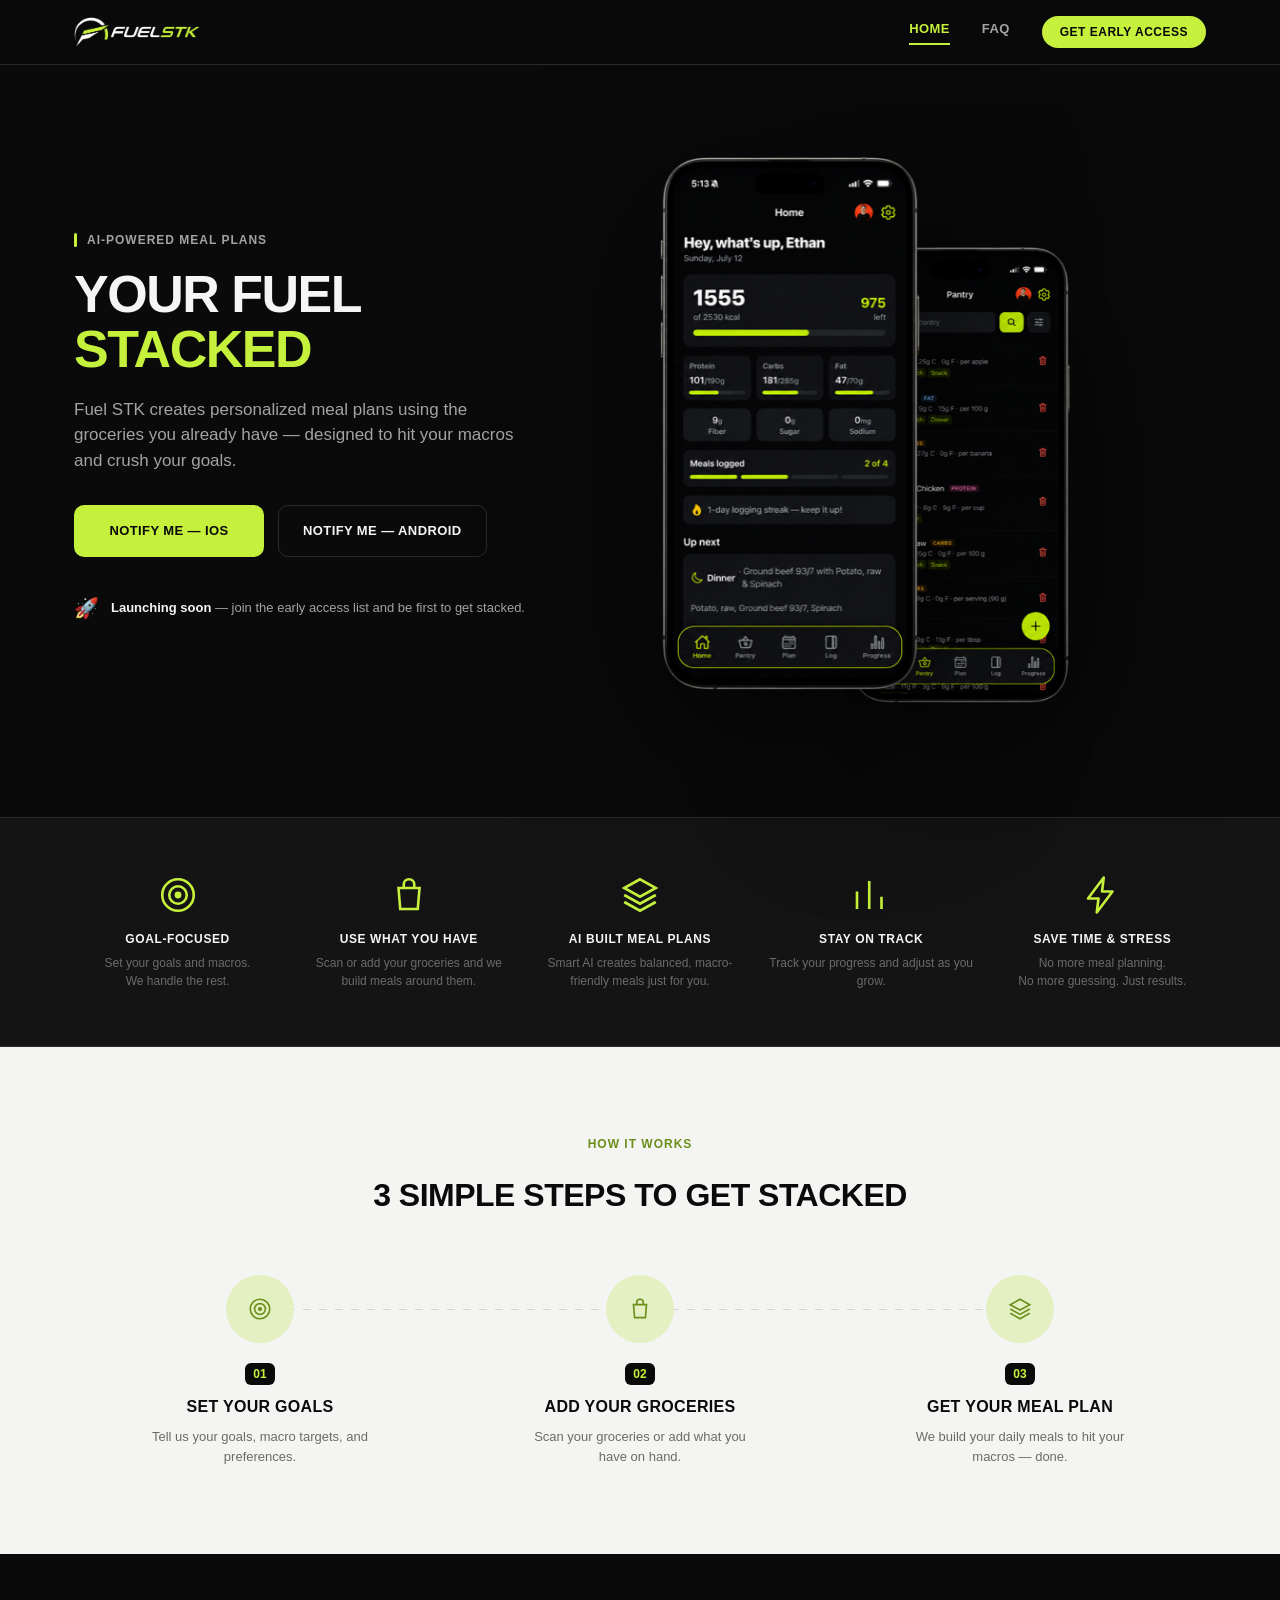
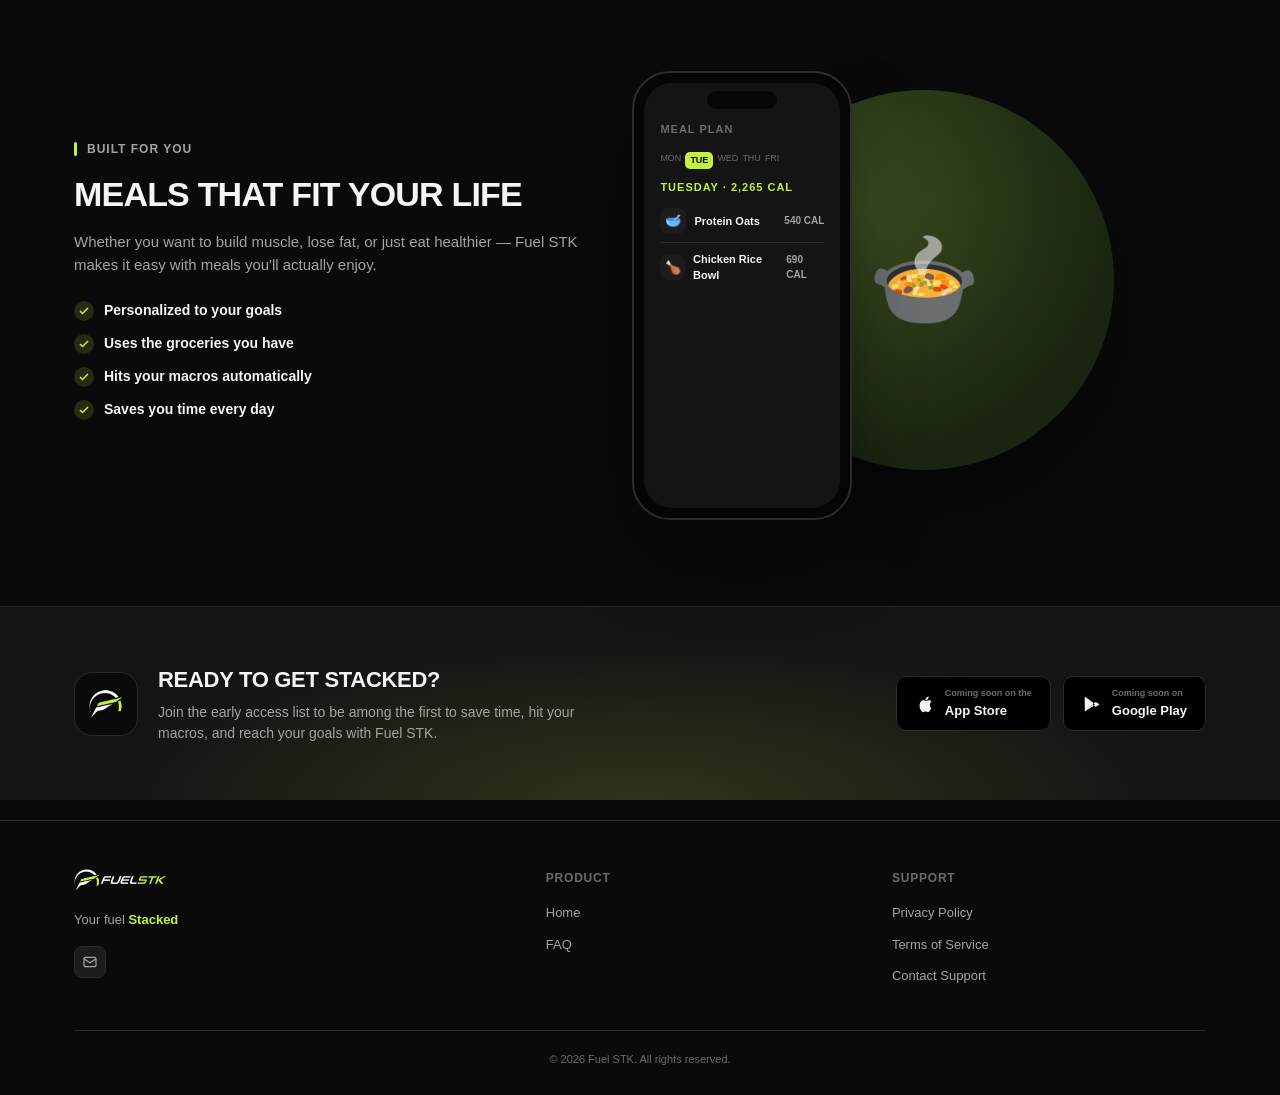
==== commit 0bfbf8af: "Add mobile hamburger menu with slide-out drawer, fix active nav state Previously the nav just hid al" ====
--- a/index.html
+++ b/index.html
@@ -17,12 +17,21 @@
       <img src="assets/nav-logo.png" alt="Fuel STK">
     </a>
     <div class="nav-links">
-      <a href="index.html">Home</a>
+      <a href="index.html" class="active">Home</a>
       <a href="faq.html">FAQ</a>
       <a href="#get-started" class="nav-cta">Get Early Access</a>
     </div>
+    <button class="nav-toggle" id="navToggle" aria-label="Open menu" aria-expanded="false">
+      <span></span><span></span><span></span>
+    </button>
   </nav>
 </header>
+<div class="mobile-nav-backdrop" id="mobileNavBackdrop"></div>
+<div class="mobile-nav" id="mobileNav">
+  <a href="index.html" class="active">Home</a>
+  <a href="faq.html">FAQ</a>
+  <a href="#get-started" class="nav-cta">Get Early Access</a>
+</div>
 
 <section class="hero">
   <div class="wrap">
@@ -190,5 +199,26 @@
   </div>
 </footer>
 
+<script>
+  const navToggle = document.getElementById('navToggle');
+  const mobileNav = document.getElementById('mobileNav');
+  const backdrop = document.getElementById('mobileNavBackdrop');
+  function closeMobileNav() {
+    mobileNav.classList.remove('open');
+    backdrop.classList.remove('open');
+    navToggle.setAttribute('aria-expanded', 'false');
+  }
+  function openMobileNav() {
+    mobileNav.classList.add('open');
+    backdrop.classList.add('open');
+    navToggle.setAttribute('aria-expanded', 'true');
+  }
+  navToggle.addEventListener('click', () => {
+    mobileNav.classList.contains('open') ? closeMobileNav() : openMobileNav();
+  });
+  backdrop.addEventListener('click', closeMobileNav);
+  mobileNav.querySelectorAll('a').forEach((a) => a.addEventListener('click', closeMobileNav));
+</script>
+
 </body>
 </html>
--- a/assets/style.css
+++ b/assets/style.css
@@ -42,6 +42,29 @@
   background: var(--primary); color: #0a0a0a; padding: 7px 18px; border-radius: 24px;
   font-weight: 800; font-size: 12px; letter-spacing: 0.5px; text-transform: uppercase; text-decoration: none;
 }
+.nav-toggle {
+  display: none; flex-direction: column; justify-content: center; gap: 5px;
+  width: 32px; height: 32px; background: none; border: none; padding: 0; cursor: pointer;
+}
+.nav-toggle span { display: block; width: 100%; height: 2px; background: var(--text); border-radius: 2px; }
+.mobile-nav-backdrop {
+  display: none; position: fixed; inset: 0; background: rgba(0,0,0,0.5);
+  z-index: 29; opacity: 0; transition: opacity 0.2s;
+}
+.mobile-nav-backdrop.open { display: block; opacity: 1; }
+.mobile-nav {
+  position: fixed; top: 0; right: 0; height: 100vh; width: 260px; max-width: 80vw;
+  background: var(--bg); z-index: 30; border-left: 1px solid var(--border);
+  display: flex; flex-direction: column; gap: 24px; padding: 88px 28px 28px;
+  transform: translateX(100%); transition: transform 0.25s ease;
+}
+.mobile-nav.open { transform: translateX(0); }
+.mobile-nav a {
+  text-decoration: none; color: var(--text); font-size: 15px; font-weight: 700;
+  letter-spacing: 0.4px; text-transform: uppercase;
+}
+.mobile-nav a.active { color: var(--primary); }
+.mobile-nav a.nav-cta { color: #0a0a0a; text-align: center; padding: 12px 18px; }
 
 /* Hero */
 .hero { padding: 72px 0 100px; }
@@ -255,7 +278,8 @@
   .phones { height: 420px; margin-top: 20px; }
   .phone, .phone-shot { width: 200px; }
   .phone-2 { left: 150px; width: 175px; }
-  .nav-links a:not(.nav-cta) { display: none; }
+  .nav-links { display: none; }
+  .nav-toggle { display: flex; }
   h1 { font-size: 36px; }
   .strip .wrap { grid-template-columns: repeat(2, 1fr); gap: 32px; }
   .step-row { grid-template-columns: 1fr; gap: 40px; }
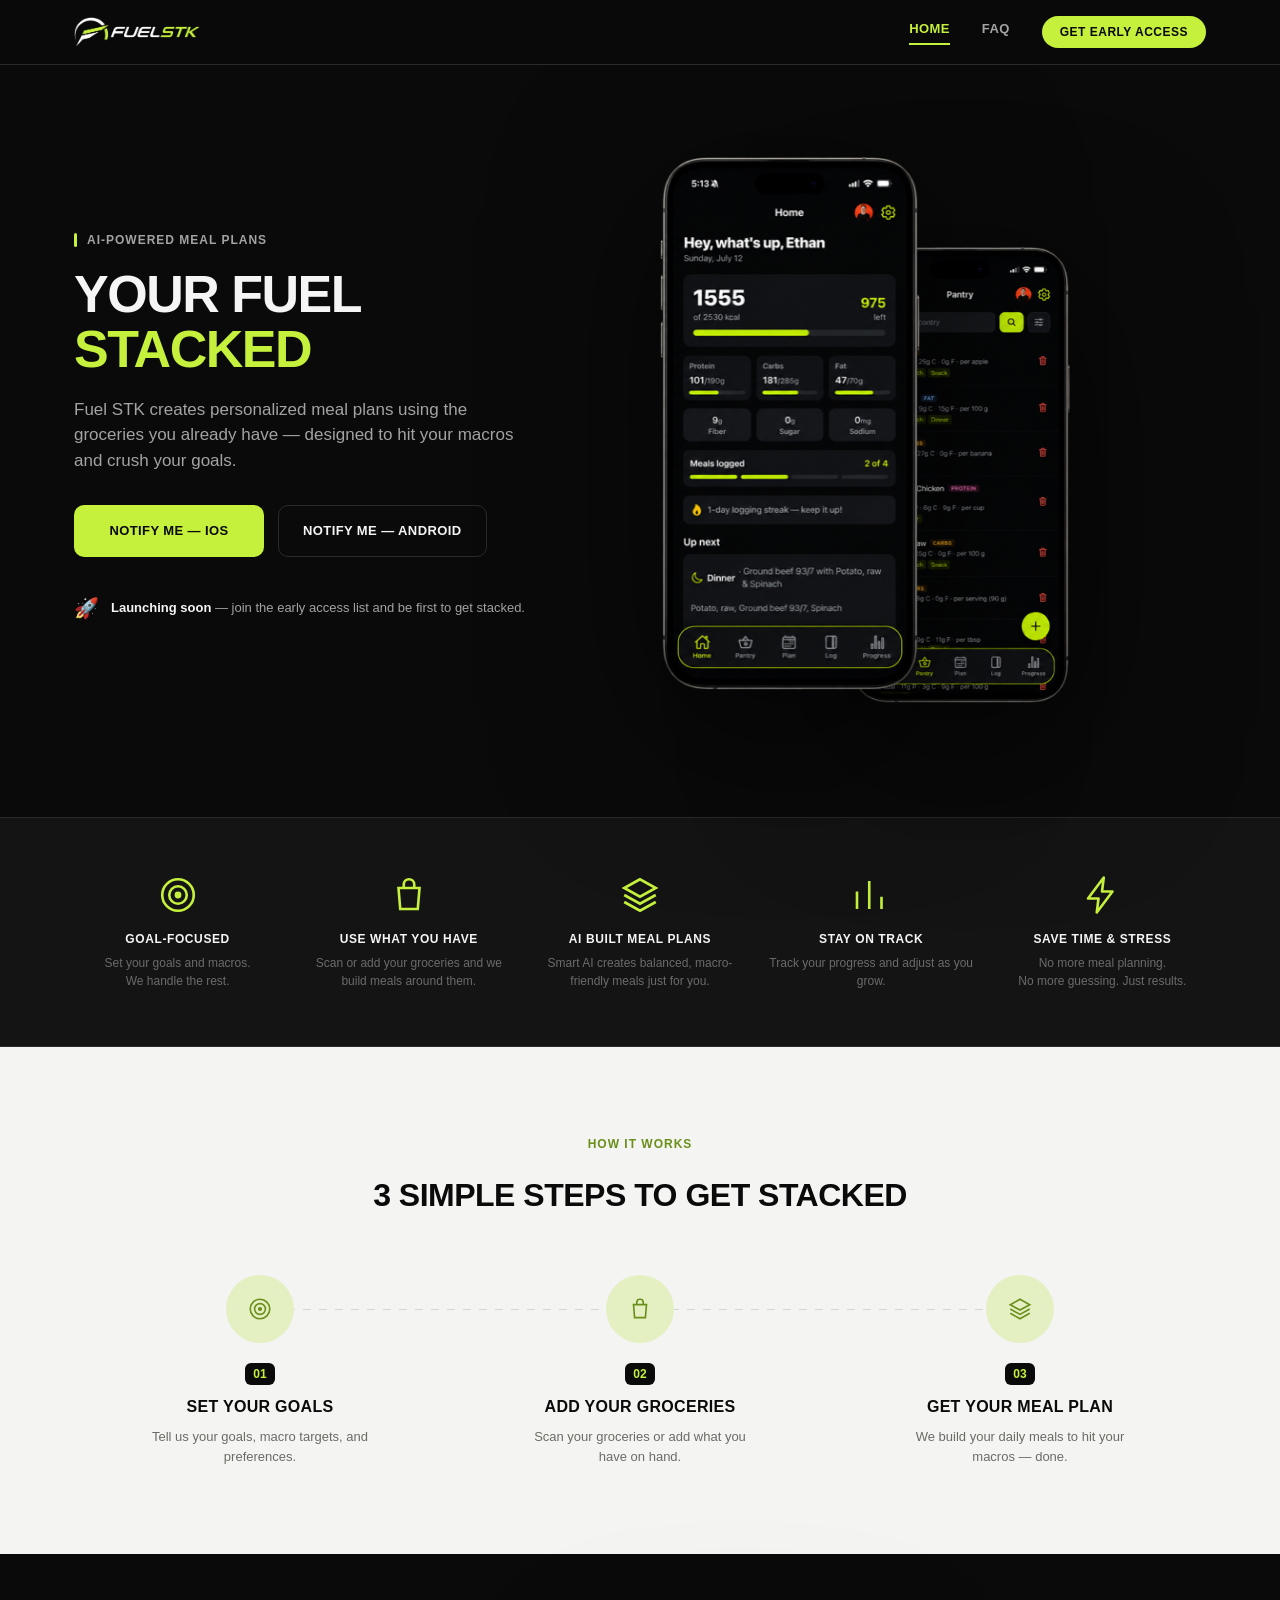
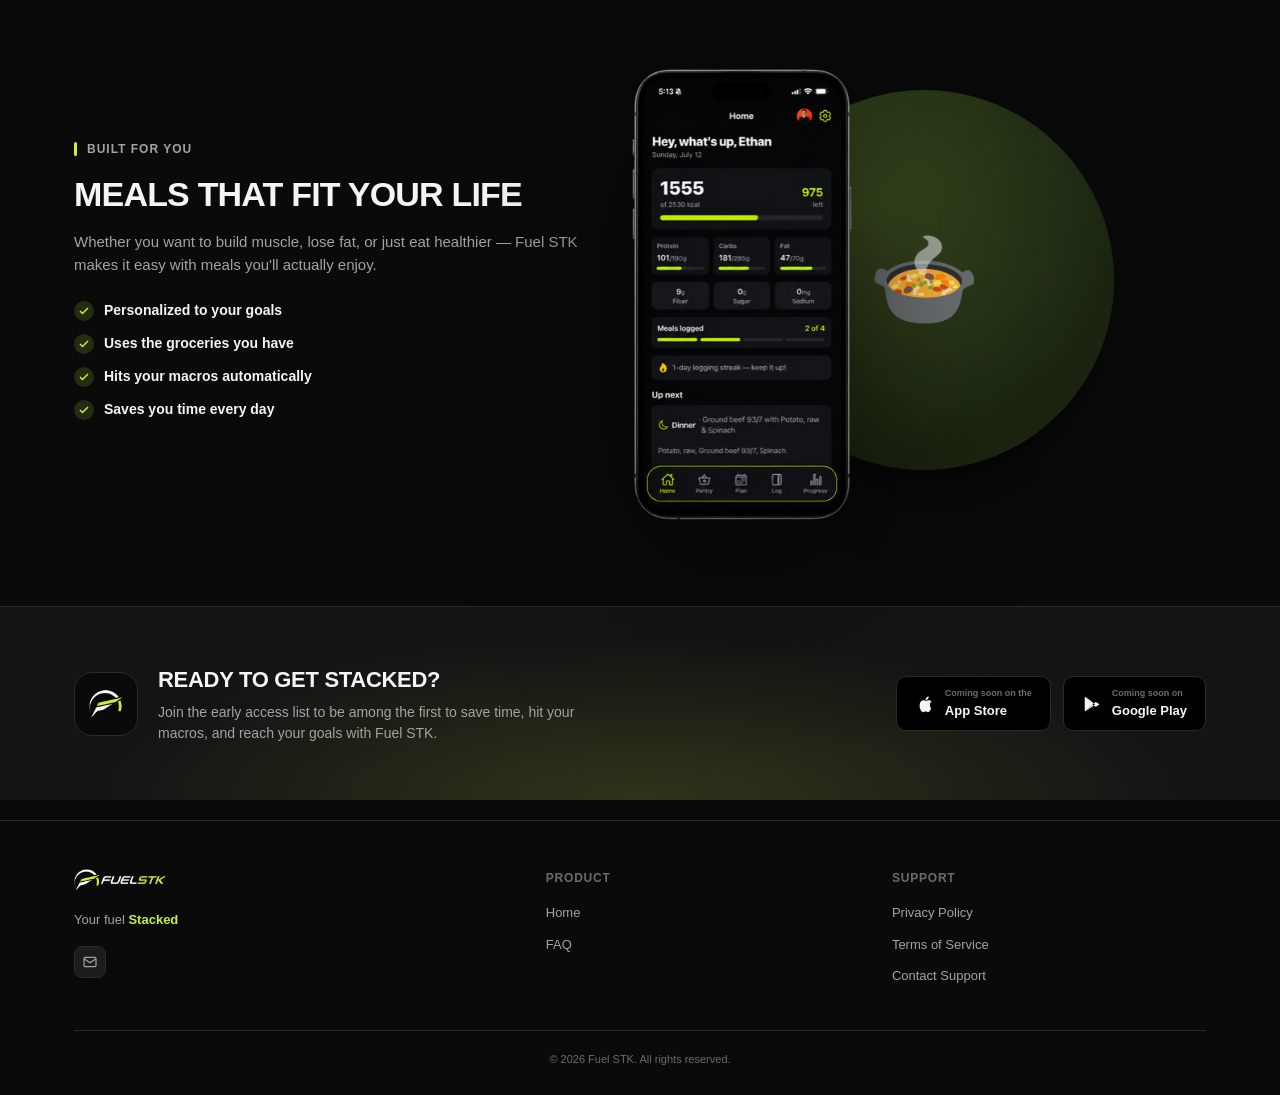
==== commit b9262a35: "Replace fake phone mockup with a real screenshot in split section Swapped the hand-built fake phone-" ====
--- a/index.html
+++ b/index.html
@@ -129,22 +129,7 @@
     </div>
     <div class="split-visual">
       <div class="food-plate">🍲</div>
-      <div class="phone">
-        <div class="phone-screen">
-          <div class="phone-notch"></div>
-          <div class="p-title">MEAL PLAN</div>
-          <div style="display:flex; gap:4px; margin: 14px 0 10px;">
-            <span style="font-size:9px; color:var(--text-tertiary);">MON</span>
-            <span style="font-size:9px; background:var(--primary); color:#0a0a0a; border-radius:5px; padding:2px 5px; font-weight:800;">TUE</span>
-            <span style="font-size:9px; color:var(--text-tertiary);">WED</span>
-            <span style="font-size:9px; color:var(--text-tertiary);">THU</span>
-            <span style="font-size:9px; color:var(--text-tertiary);">FRI</span>
-          </div>
-          <div class="p-title" style="color:var(--primary); margin-top:0;">TUESDAY · 2,265 CAL</div>
-          <div class="p-row"><div class="p-row-left"><div class="p-dot">🥣</div><div><div class="p-row-name">Protein Oats</div></div></div><div class="p-row-cal">540 CAL</div></div>
-          <div class="p-row"><div class="p-row-left"><div class="p-dot">🍗</div><div><div class="p-row-name">Chicken Rice Bowl</div></div></div><div class="p-row-cal">690 CAL</div></div>
-        </div>
-      </div>
+      <img src="assets/phone-dashboard.png" alt="Fuel STK dashboard" class="split-phone-shot">
     </div>
   </div>
 </section>
--- a/assets/style.css
+++ b/assets/style.css
@@ -101,41 +101,12 @@
 
 /* Phone mockups */
 .phones { position: relative; height: 580px; }
-.phone {
-  position: absolute; width: 250px;
-  background: #050505; border-radius: 38px; padding: 10px;
-  border: 2px solid #2c2c2c; box-shadow: 0 40px 80px -20px rgba(0,0,0,0.6);
-}
 .phone-shot {
   position: absolute; width: 260px; height: auto; display: block;
   filter: drop-shadow(0 40px 80px rgba(0,0,0,0.6));
 }
 .phone-1 { left: 0; top: 20px; z-index: 2; }
 .phone-2 { left: 190px; top: 110px; z-index: 1; width: 220px; }
-.phone-screen {
-  background: var(--surface); border-radius: 28px; overflow: hidden;
-  aspect-ratio: 9 / 19.5; position: relative; padding: 18px 16px;
-}
-.phone-notch { position: absolute; top: 8px; left: 50%; transform: translateX(-50%); width: 70px; height: 18px; background: #050505; border-radius: 10px; }
-.p-title { font-size: 11px; font-weight: 800; color: var(--text-tertiary); letter-spacing: 1px; margin: 20px 0 4px; }
-.p-kcal { font-size: 30px; font-weight: 900; margin: 0 0 14px; }
-.ring { width: 110px; height: 110px; border-radius: 50%; margin: 0 auto 14px;
-  background: conic-gradient(var(--primary) 0deg 230deg, #ffa53c 230deg 300deg, #7c5cff 300deg 340deg, var(--surface-alt) 340deg 360deg);
-  display: flex; align-items: center; justify-content: center; }
-.ring-inner { width: 78px; height: 78px; border-radius: 50%; background: var(--surface); display: flex; align-items: center; justify-content: center; font-size: 10px; font-weight: 800; color: var(--text-secondary); text-align: center; }
-.p-row { display: flex; align-items: center; justify-content: space-between; padding: 8px 0; border-bottom: 1px solid var(--border); }
-.p-row:last-child { border-bottom: none; }
-.p-row-left { display: flex; align-items: center; gap: 8px; }
-.p-dot { width: 26px; height: 26px; border-radius: 8px; background: var(--surface-alt); display: flex; align-items: center; justify-content: center; font-size: 13px; }
-.p-row-name { font-size: 11px; font-weight: 700; }
-.p-row-sub { font-size: 9px; color: var(--text-tertiary); }
-.p-row-cal { font-size: 10px; font-weight: 700; color: var(--text-secondary); }
-.p-grid { display: grid; grid-template-columns: repeat(3, 1fr); gap: 6px; margin: 12px 0; }
-.p-food { aspect-ratio: 1; border-radius: 10px; display: flex; align-items: center; justify-content: center; font-size: 20px; background: var(--surface-alt); }
-.p-banner { background: rgba(197,240,60,0.1); border: 1px solid rgba(197,240,60,0.3); border-radius: 10px; padding: 10px; margin-top: 10px; }
-.p-banner-title { font-size: 10px; font-weight: 800; color: var(--primary); margin-bottom: 2px; }
-.p-banner-sub { font-size: 9px; color: var(--text-secondary); }
-.p-btn { margin-top: 10px; background: var(--primary); color: #0a0a0a; border-radius: 8px; padding: 9px; text-align: center; font-size: 10px; font-weight: 800; }
 
 /* Feature strip */
 .strip { background: var(--surface); padding: 56px 0; border-top: 1px solid var(--border); border-bottom: 1px solid var(--border); }
@@ -184,7 +155,10 @@
   display: flex; align-items: center; justify-content: center; font-size: 90px;
   box-shadow: 0 30px 70px -20px rgba(0,0,0,0.7);
 }
-.split-visual .phone { position: absolute; left: -10px; bottom: -10px; width: 220px; z-index: 2; }
+.split-phone-shot {
+  position: absolute; left: -10px; bottom: -10px; width: 220px; height: auto; z-index: 2;
+  filter: drop-shadow(0 40px 80px rgba(0,0,0,0.6));
+}
 
 /* CTA band */
 .cta-band {
@@ -276,7 +250,7 @@
 @media (max-width: 900px) {
   .hero .wrap { grid-template-columns: 1fr; }
   .phones { height: 420px; margin-top: 20px; }
-  .phone, .phone-shot { width: 200px; }
+  .phone-shot { width: 200px; }
   .phone-2 { left: 150px; width: 175px; }
   .nav-links { display: none; }
   .nav-toggle { display: flex; }
@@ -287,7 +261,7 @@
   .split .wrap { grid-template-columns: 1fr; }
   .split-visual { min-height: 380px; margin-top: 20px; }
   .food-plate { width: 280px; height: 280px; font-size: 64px; }
-  .split-visual .phone { width: 170px; }
+  .split-phone-shot { width: 170px; }
   .cta-band .wrap { flex-direction: column; text-align: center; }
   .cta-left { flex-direction: column; }
   .footer-grid { grid-template-columns: 1fr; gap: 28px; }
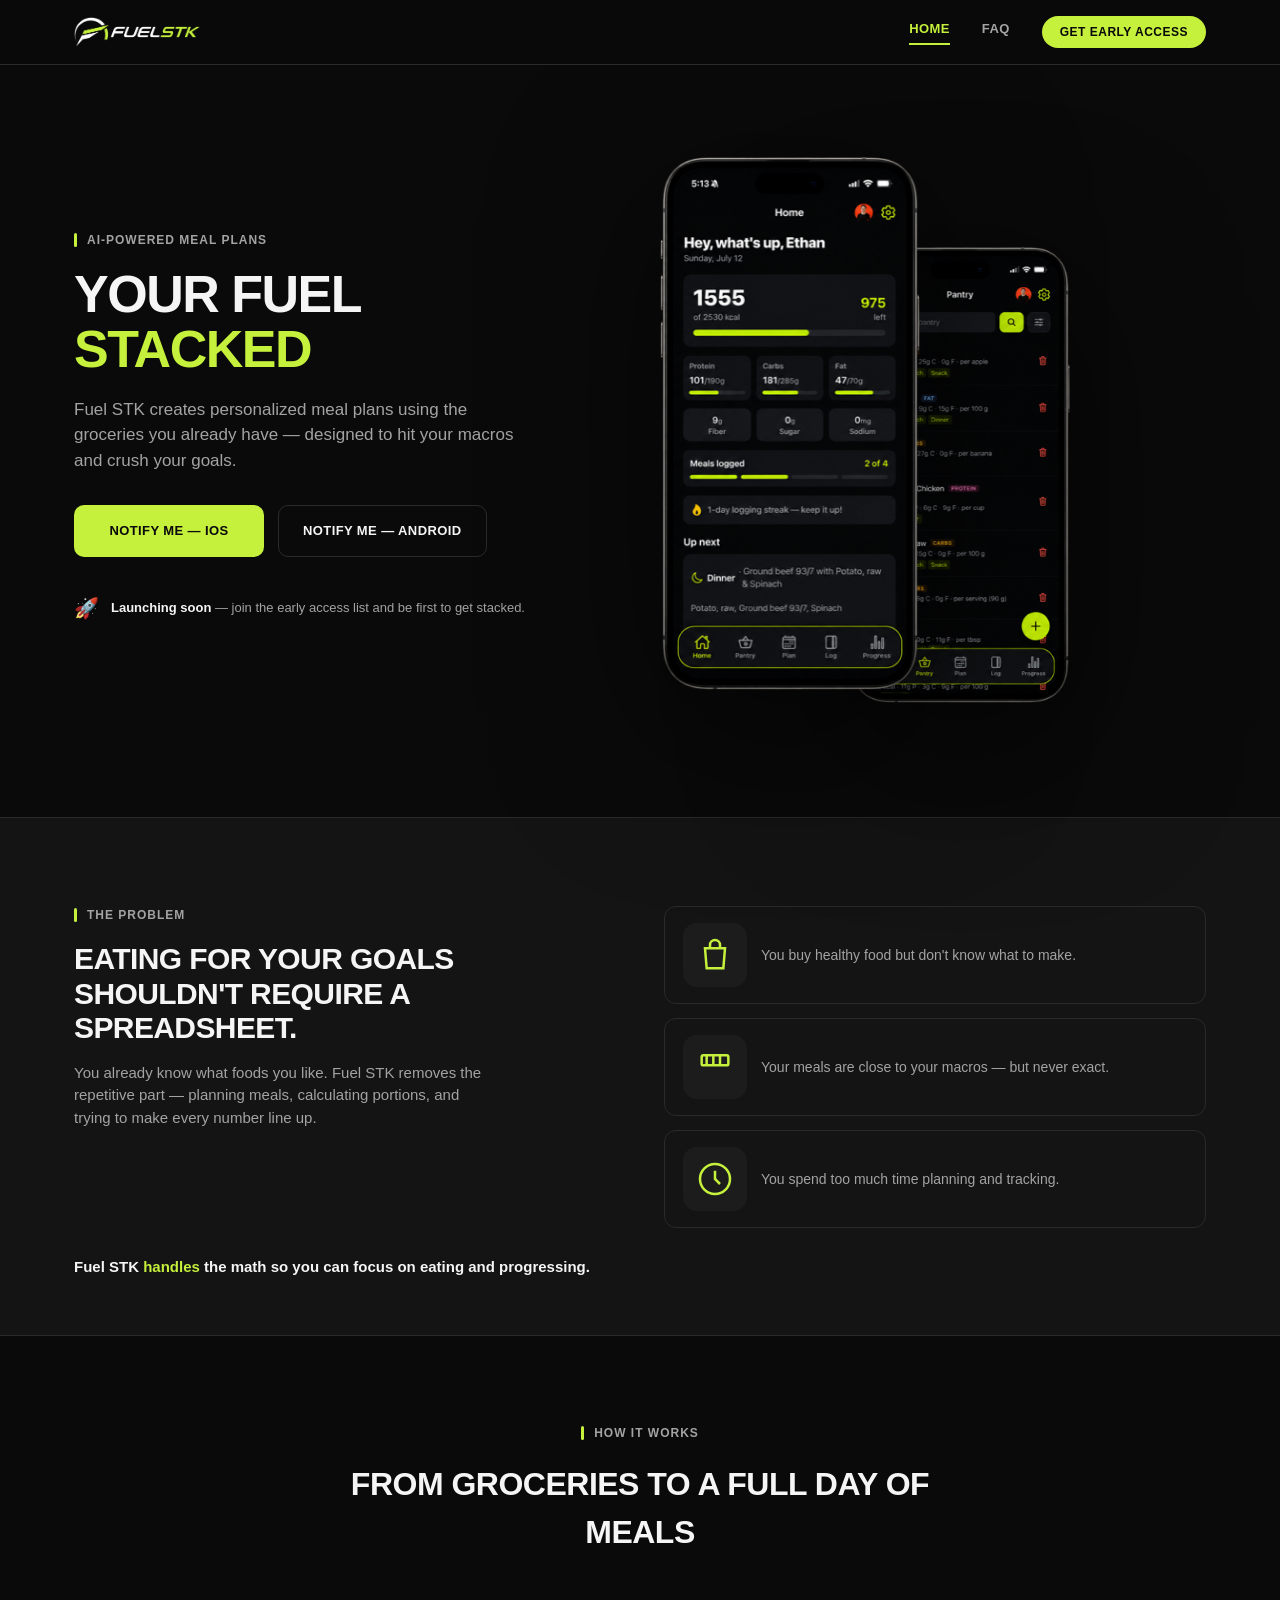
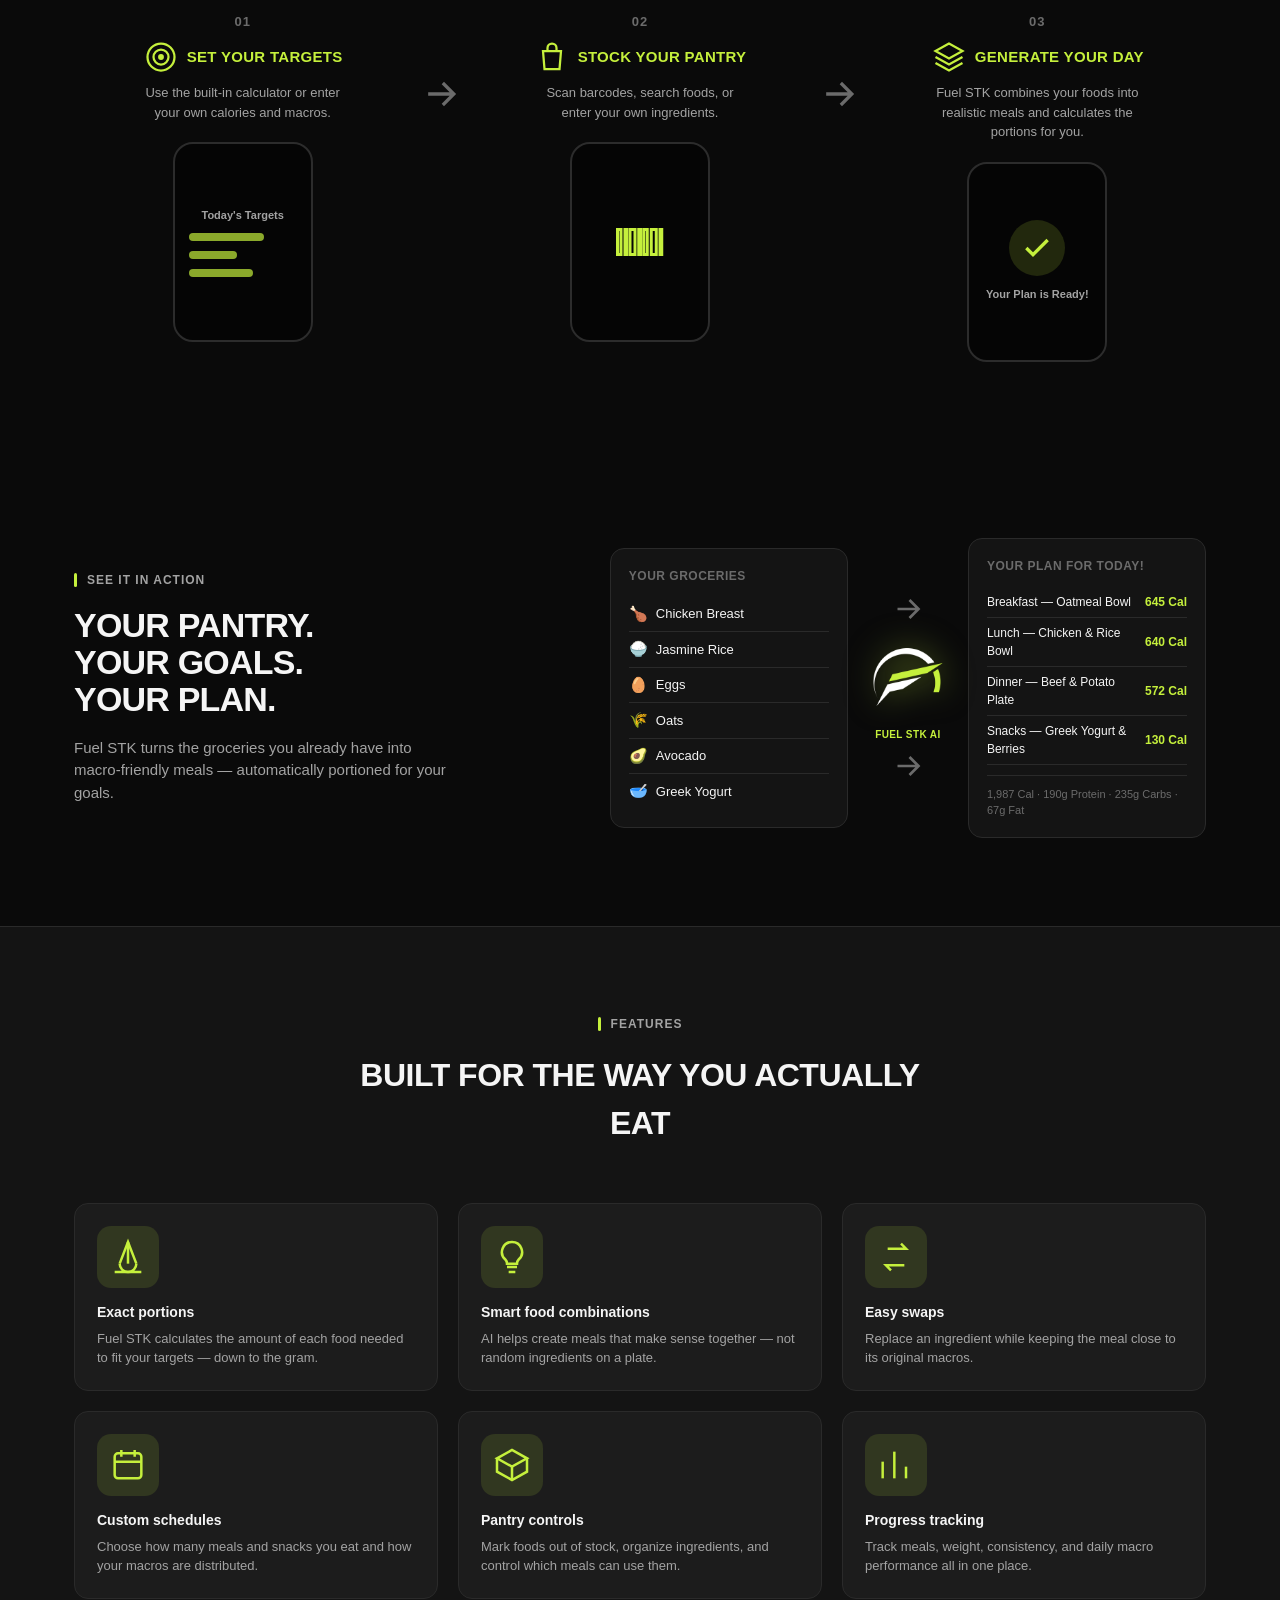
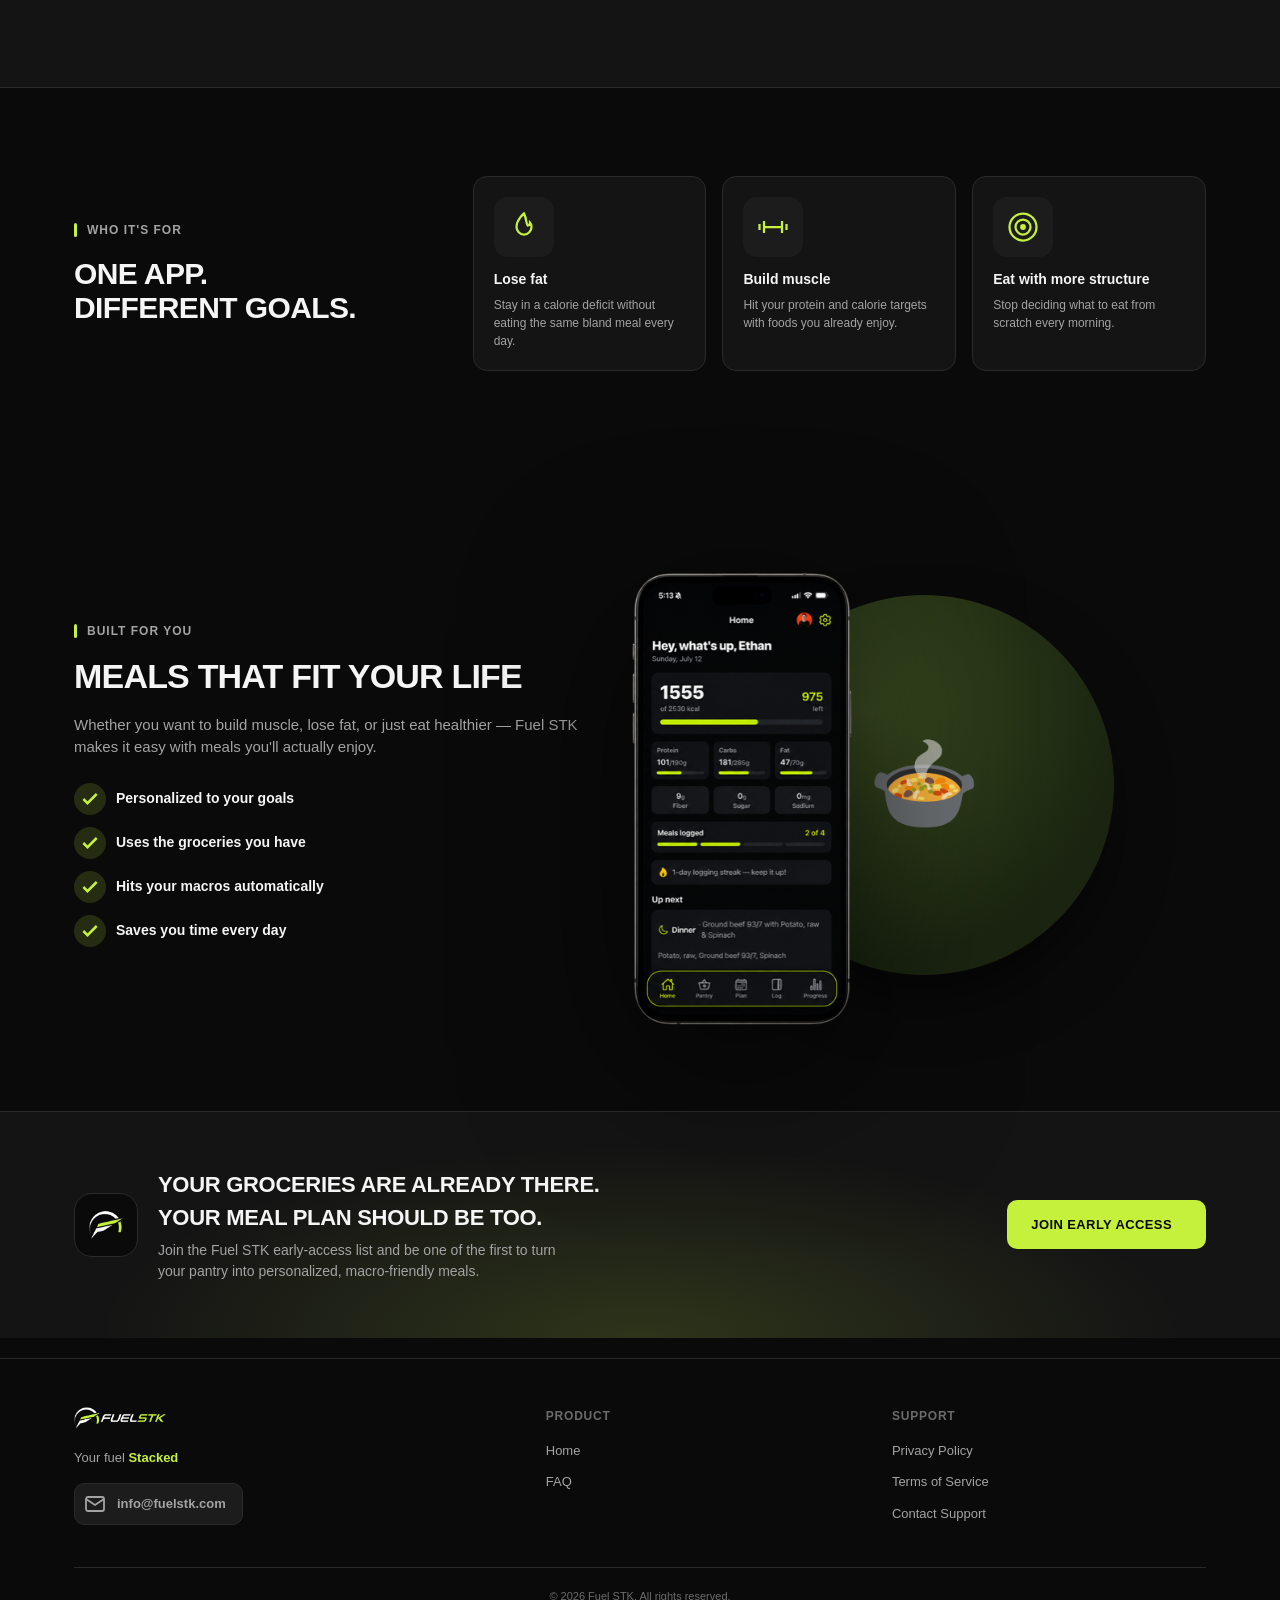
==== commit 4bd26c31: "Redesign homepage with new sections and polish CTA/footer details Add Problem, How It Works, See It " ====
--- a/index.html
+++ b/index.html
@@ -40,8 +40,8 @@
       <h1>Your fuel<br><span class="accent">Stacked</span></h1>
       <p class="sub">Fuel STK creates personalized meal plans using the groceries you already have — designed to hit your macros and crush your goals.</p>
       <div class="hero-ctas">
-        <a href="mailto:info@fuelstk.com" class="btn-primary">Notify me — iOS</a>
-        <a href="mailto:info@fuelstk.com" class="btn-secondary">Notify me — Android</a>
+        <a href="mailto:info@fuelstk.com?subject=Apple" class="btn-primary">Notify me — iOS</a>
+        <a href="mailto:info@fuelstk.com?subject=Android" class="btn-secondary">Notify me — Android</a>
       </div>
       <div class="proof">
         <span class="rocket">🚀</span>
@@ -55,60 +55,181 @@
   </div>
 </section>
 
-<section class="strip" id="features">
-  <div class="wrap">
-    <div class="strip-item">
-      <svg class="strip-icon" viewBox="0 0 24 24" fill="none" stroke="currentColor" stroke-width="1.5"><circle cx="12" cy="12" r="9"/><circle cx="12" cy="12" r="5"/><circle cx="12" cy="12" r="1.2" fill="currentColor"/></svg>
-      <h4>Goal-Focused</h4>
-      <p>Set your goals and macros.<br>We handle the rest.</p>
-    </div>
-    <div class="strip-item">
-      <svg class="strip-icon" viewBox="0 0 24 24" fill="none" stroke="currentColor" stroke-width="1.5"><path d="M6 8h12l-1 12H7L6 8z"/><path d="M9 8V6a3 3 0 0 1 6 0v2"/></svg>
-      <h4>Use What You Have</h4>
-      <p>Scan or add your groceries and we build meals around them.</p>
-    </div>
-    <div class="strip-item">
-      <svg class="strip-icon" viewBox="0 0 24 24" fill="none" stroke="currentColor" stroke-width="1.5"><path d="M12 3 3 8l9 5 9-5-9-5z"/><path d="M3 12l9 5 9-5"/><path d="M3 16l9 5 9-5"/></svg>
-      <h4>AI Built Meal Plans</h4>
-      <p>Smart AI creates balanced, macro-friendly meals just for you.</p>
-    </div>
-    <div class="strip-item">
-      <svg class="strip-icon" viewBox="0 0 24 24" fill="none" stroke="currentColor" stroke-width="1.5"><path d="M4 20V10"/><path d="M11 20V4"/><path d="M18 20v-7"/></svg>
-      <h4>Stay On Track</h4>
-      <p>Track your progress and adjust as you grow.</p>
-    </div>
-    <div class="strip-item">
-      <svg class="strip-icon" viewBox="0 0 24 24" fill="none" stroke="currentColor" stroke-width="1.5"><path d="M13 2 4 14h6l-1 8 9-12h-6l1-8z" stroke-linejoin="round"/></svg>
-      <h4>Save Time &amp; Stress</h4>
-      <p>No more meal planning.<br>No more guessing. Just results.</p>
-    </div>
-  </div>
-</section>
-
-<section class="light-section" id="how">
+<section class="problem">
+  <div class="wrap">
+    <div class="problem-grid">
+      <div class="problem-copy">
+        <div class="eyebrow"><span class="bar"></span> The Problem</div>
+        <h2>Eating for your goals shouldn't require a spreadsheet.</h2>
+        <p>You already know what foods you like. Fuel STK removes the repetitive part — planning meals, calculating portions, and trying to make every number line up.</p>
+      </div>
+      <div class="problem-cards">
+        <div class="problem-card">
+          <div class="problem-icon"><svg viewBox="0 0 24 24" fill="none" stroke="currentColor" stroke-width="1.5"><path d="M6 8h12l-1 12H7L6 8z"/><path d="M9 8V6a3 3 0 0 1 6 0v2"/></svg></div>
+          <p>You buy healthy food but don't know what to make.</p>
+        </div>
+        <div class="problem-card">
+          <div class="problem-icon"><svg viewBox="0 0 24 24" fill="none" stroke="currentColor" stroke-width="1.5"><rect x="4" y="5" width="16" height="6" rx="1"/><path d="M7 5v6M11 5v6M15 5v6"/></svg></div>
+          <p>Your meals are close to your macros — but never exact.</p>
+        </div>
+        <div class="problem-card">
+          <div class="problem-icon"><svg viewBox="0 0 24 24" fill="none" stroke="currentColor" stroke-width="1.5"><circle cx="12" cy="12" r="9"/><path d="M12 7v5l3 3"/></svg></div>
+          <p>You spend too much time planning and tracking.</p>
+        </div>
+      </div>
+    </div>
+    <p class="problem-line">Fuel STK <span class="accent-underline">handles</span> the math so you can focus on eating and progressing.</p>
+  </div>
+</section>
+
+<section class="how" id="how">
   <div class="wrap">
     <div class="section-head">
-      <div class="eyebrow">How It Works</div>
-      <h2>3 Simple Steps to Get Stacked</h2>
-    </div>
-    <div class="step-row">
-      <div class="step">
-        <div class="step-icon"><svg viewBox="0 0 24 24" fill="none" stroke="currentColor" stroke-width="1.5"><circle cx="12" cy="12" r="9"/><circle cx="12" cy="12" r="5"/><circle cx="12" cy="12" r="1.2" fill="currentColor"/></svg></div>
-        <div class="step-num">01</div>
-        <h3>Set Your Goals</h3>
-        <p>Tell us your goals, macro targets, and preferences.</p>
-      </div>
-      <div class="step">
-        <div class="step-icon"><svg viewBox="0 0 24 24" fill="none" stroke="currentColor" stroke-width="1.5"><path d="M6 8h12l-1 12H7L6 8z"/><path d="M9 8V6a3 3 0 0 1 6 0v2"/></svg></div>
-        <div class="step-num">02</div>
-        <h3>Add Your Groceries</h3>
-        <p>Scan your groceries or add what you have on hand.</p>
-      </div>
-      <div class="step">
-        <div class="step-icon"><svg viewBox="0 0 24 24" fill="none" stroke="currentColor" stroke-width="1.5"><path d="M12 3 3 8l9 5 9-5-9-5z"/><path d="M3 12l9 5 9-5"/><path d="M3 16l9 5 9-5"/></svg></div>
-        <div class="step-num">03</div>
-        <h3>Get Your Meal Plan</h3>
-        <p>We build your daily meals to hit your macros — done.</p>
+      <div class="eyebrow center"><span class="bar"></span> How It Works</div>
+      <h2>From groceries to a full day of meals</h2>
+    </div>
+    <div class="how-row">
+      <div class="how-step">
+        <div class="how-num">01</div>
+        <h3><svg viewBox="0 0 24 24" fill="none" stroke="currentColor" stroke-width="1.5"><circle cx="12" cy="12" r="9"/><circle cx="12" cy="12" r="5"/><circle cx="12" cy="12" r="1.2" fill="currentColor"/></svg> Set your targets</h3>
+        <p>Use the built-in calculator or enter your own calories and macros.</p>
+        <div class="how-phone">
+          <div class="how-phone-frame">
+            <div class="how-phone-label">Today's Targets</div>
+            <div class="how-phone-fake-bar" style="width:70%"></div>
+            <div class="how-phone-fake-bar" style="width:45%"></div>
+            <div class="how-phone-fake-bar" style="width:60%"></div>
+          </div>
+        </div>
+      </div>
+      <div class="how-arrow"><svg viewBox="0 0 24 24" fill="none" stroke="currentColor" stroke-width="1.8"><path d="M5 12h14M13 6l6 6-6 6"/></svg></div>
+      <div class="how-step">
+        <div class="how-num">02</div>
+        <h3><svg viewBox="0 0 24 24" fill="none" stroke="currentColor" stroke-width="1.5"><path d="M6 8h12l-1 12H7L6 8z"/><path d="M9 8V6a3 3 0 0 1 6 0v2"/></svg> Stock your pantry</h3>
+        <p>Scan barcodes, search foods, or enter your own ingredients.</p>
+        <div class="how-phone">
+          <div class="how-phone-frame how-phone-scan">
+            <svg viewBox="0 0 24 24" fill="none" stroke="currentColor" stroke-width="1.2"><rect x="3" y="7" width="1.4" height="10"/><rect x="6" y="7" width="0.7" height="10"/><rect x="8" y="7" width="2" height="10"/><rect x="11.5" y="7" width="0.7" height="10"/><rect x="13.5" y="7" width="1.4" height="10"/><rect x="16.5" y="7" width="2" height="10"/><rect x="20" y="7" width="0.7" height="10"/></svg>
+          </div>
+        </div>
+      </div>
+      <div class="how-arrow"><svg viewBox="0 0 24 24" fill="none" stroke="currentColor" stroke-width="1.8"><path d="M5 12h14M13 6l6 6-6 6"/></svg></div>
+      <div class="how-step">
+        <div class="how-num">03</div>
+        <h3><svg viewBox="0 0 24 24" fill="none" stroke="currentColor" stroke-width="1.5"><path d="M12 3 3 8l9 5 9-5-9-5z"/><path d="M3 12l9 5 9-5"/><path d="M3 16l9 5 9-5"/></svg> Generate your day</h3>
+        <p>Fuel STK combines your foods into realistic meals and calculates the portions for you.</p>
+        <div class="how-phone">
+          <div class="how-phone-frame how-phone-ready">
+            <div class="how-phone-check"><svg viewBox="0 0 24 24" fill="none" stroke="currentColor" stroke-width="2.5"><path d="M4 12l5 5L20 6"/></svg></div>
+            <div class="how-phone-label">Your Plan is Ready!</div>
+          </div>
+        </div>
+      </div>
+    </div>
+  </div>
+</section>
+
+<section class="action">
+  <div class="wrap">
+    <div class="action-grid">
+      <div class="action-copy">
+        <div class="eyebrow"><span class="bar"></span> See It In Action</div>
+        <h2>Your pantry.<br>Your goals.<br>Your plan.</h2>
+        <p>Fuel STK turns the groceries you already have into macro-friendly meals — automatically portioned for your goals.</p>
+      </div>
+      <div class="action-visual">
+        <div class="action-card">
+          <div class="action-card-title">Your Groceries</div>
+          <div class="action-row"><span class="action-emoji">🍗</span> Chicken Breast</div>
+          <div class="action-row"><span class="action-emoji">🍚</span> Jasmine Rice</div>
+          <div class="action-row"><span class="action-emoji">🥚</span> Eggs</div>
+          <div class="action-row"><span class="action-emoji">🌾</span> Oats</div>
+          <div class="action-row"><span class="action-emoji">🥑</span> Avocado</div>
+          <div class="action-row"><span class="action-emoji">🥣</span> Greek Yogurt</div>
+        </div>
+        <div class="action-flow">
+          <svg viewBox="0 0 24 24" fill="none" stroke="currentColor" stroke-width="1.8"><path d="M5 12h14M13 6l6 6-6 6"/></svg>
+          <img src="assets/app_icon_sm.png" alt="Fuel STK AI" class="action-ai-icon">
+          <span class="action-ai-label">Fuel STK AI</span>
+          <svg viewBox="0 0 24 24" fill="none" stroke="currentColor" stroke-width="1.8"><path d="M5 12h14M13 6l6 6-6 6"/></svg>
+        </div>
+        <div class="action-card">
+          <div class="action-card-title">Your Plan for Today!</div>
+          <div class="action-plan-row"><span>Breakfast — Oatmeal Bowl</span><strong>645 Cal</strong></div>
+          <div class="action-plan-row"><span>Lunch — Chicken &amp; Rice Bowl</span><strong>640 Cal</strong></div>
+          <div class="action-plan-row"><span>Dinner — Beef &amp; Potato Plate</span><strong>572 Cal</strong></div>
+          <div class="action-plan-row"><span>Snacks — Greek Yogurt &amp; Berries</span><strong>130 Cal</strong></div>
+          <div class="action-plan-totals">1,987 Cal · 190g Protein · 235g Carbs · 67g Fat</div>
+        </div>
+      </div>
+    </div>
+  </div>
+</section>
+
+<section class="features">
+  <div class="wrap">
+    <div class="section-head">
+      <div class="eyebrow center"><span class="bar"></span> Features</div>
+      <h2>Built for the way you actually eat</h2>
+    </div>
+    <div class="features-grid">
+      <div class="feature-card">
+        <div class="feature-icon"><svg viewBox="0 0 24 24" fill="none" stroke="currentColor" stroke-width="1.5"><path d="M4 21h16"/><path d="M12 3v13"/><path d="M7 16l5-13 5 13"/><path d="M7 16a5 5 0 0 0 10 0"/></svg></div>
+        <h4>Exact portions</h4>
+        <p>Fuel STK calculates the amount of each food needed to fit your targets — down to the gram.</p>
+      </div>
+      <div class="feature-card">
+        <div class="feature-icon"><svg viewBox="0 0 24 24" fill="none" stroke="currentColor" stroke-width="1.5"><path d="M9 18h6M10 21h4"/><path d="M12 3a6 6 0 0 0-4 10.5c.6.6 1 1.4 1 2.5h6c0-1.1.4-1.9 1-2.5A6 6 0 0 0 12 3z"/></svg></div>
+        <h4>Smart food combinations</h4>
+        <p>AI helps create meals that make sense together — not random ingredients on a plate.</p>
+      </div>
+      <div class="feature-card">
+        <div class="feature-icon"><svg viewBox="0 0 24 24" fill="none" stroke="currentColor" stroke-width="1.5"><path d="M7 7h11l-3-3M17 17H6l3 3"/></svg></div>
+        <h4>Easy swaps</h4>
+        <p>Replace an ingredient while keeping the meal close to its original macros.</p>
+      </div>
+      <div class="feature-card">
+        <div class="feature-icon"><svg viewBox="0 0 24 24" fill="none" stroke="currentColor" stroke-width="1.5"><rect x="4" y="5" width="16" height="15" rx="2"/><path d="M4 10h16M8 3v4M16 3v4"/></svg></div>
+        <h4>Custom schedules</h4>
+        <p>Choose how many meals and snacks you eat and how your macros are distributed.</p>
+      </div>
+      <div class="feature-card">
+        <div class="feature-icon"><svg viewBox="0 0 24 24" fill="none" stroke="currentColor" stroke-width="1.5"><path d="M3 8l9-5 9 5-9 5-9-5z"/><path d="M3 8v8l9 5 9-5V8"/><path d="M12 13v8"/></svg></div>
+        <h4>Pantry controls</h4>
+        <p>Mark foods out of stock, organize ingredients, and control which meals can use them.</p>
+      </div>
+      <div class="feature-card">
+        <div class="feature-icon"><svg viewBox="0 0 24 24" fill="none" stroke="currentColor" stroke-width="1.5"><path d="M4 20V10"/><path d="M11 20V4"/><path d="M18 20v-7"/></svg></div>
+        <h4>Progress tracking</h4>
+        <p>Track meals, weight, consistency, and daily macro performance all in one place.</p>
+      </div>
+    </div>
+  </div>
+</section>
+
+<section class="who">
+  <div class="wrap">
+    <div class="who-grid">
+      <div class="who-copy">
+        <div class="eyebrow"><span class="bar"></span> Who It's For</div>
+        <h2>One app.<br>Different goals.</h2>
+      </div>
+      <div class="who-cards">
+        <div class="who-card">
+          <div class="who-icon"><svg viewBox="0 0 24 24" fill="none" stroke="currentColor" stroke-width="1.5"><path d="M12 3s-5 4-5 9a5 5 0 0 0 10 0c0-2-1-3-1-3s0 2-1.5 2C13 9 14 7 12 3z"/></svg></div>
+          <h4>Lose fat</h4>
+          <p>Stay in a calorie deficit without eating the same bland meal every day.</p>
+        </div>
+        <div class="who-card">
+          <div class="who-icon"><svg viewBox="0 0 24 24" fill="none" stroke="currentColor" stroke-width="1.5"><path d="M6 8v8M18 8v8M3 10v4M21 10v4M6 12h12"/></svg></div>
+          <h4>Build muscle</h4>
+          <p>Hit your protein and calorie targets with foods you already enjoy.</p>
+        </div>
+        <div class="who-card">
+          <div class="who-icon"><svg viewBox="0 0 24 24" fill="none" stroke="currentColor" stroke-width="1.5"><circle cx="12" cy="12" r="9"/><circle cx="12" cy="12" r="5"/><circle cx="12" cy="12" r="1.2" fill="currentColor"/></svg></div>
+          <h4>Eat with more structure</h4>
+          <p>Stop deciding what to eat from scratch every morning.</p>
+        </div>
       </div>
     </div>
   </div>
@@ -139,19 +260,12 @@
     <div class="cta-left">
       <div class="cta-icon"><img src="assets/apple-touch-icon.png" alt=""></div>
       <div>
-        <h2>Ready to get stacked?</h2>
-        <p>Join the early access list to be among the first to save time, hit your macros, and reach your goals with Fuel STK.</p>
-      </div>
-    </div>
-    <div class="store-badges">
-      <a href="mailto:info@fuelstk.com" class="btn-store">
-        <svg viewBox="0 0 24 24" fill="currentColor"><path d="M16.5 3c.1 1.1-.3 2.2-1 3-.7.8-1.8 1.4-2.9 1.3-.1-1.1.4-2.2 1-2.9.8-.9 2-1.4 2.9-1.4zM19.5 17.2c-.4.9-.6 1.3-1.1 2.1-.7 1.1-1.7 2.5-2.9 2.5-1.1 0-1.4-.7-2.9-.7s-1.9.7-2.9.7c-1.2 0-2.1-1.3-2.8-2.4C5.3 16.6 4.9 12 6.6 9.6c.9-1.3 2.3-2.1 3.6-2.1 1.3 0 2.1.7 3.2.7s1.8-.7 3.2-.7c1.2 0 2.4.6 3.3 1.7-2.9 1.6-2.4 5.7-.4 8z"/></svg>
-        <span><small>Coming soon on the</small><strong>App Store</strong></span>
-      </a>
-      <a href="mailto:info@fuelstk.com" class="btn-store">
-        <svg viewBox="0 0 24 24" fill="currentColor"><path d="M4 3.5c-.4.2-.7.6-.7 1.1v15c0 .5.3.9.7 1.1l9.2-8.6L4 3.5z"/><path d="M15.9 10.4 5.5 3.2l8.7 5.1 3-1.3-1.3 3.4z" opacity="0.001"/><path d="M14 11.1l2.5-1.4 3.6 2.1c.6.3.6 1.1 0 1.4l-3.6 2.1-2.5-1.4 1.5-1.4-1.5-1.4z"/><path d="M4.3 3.4 14 11.1l-1.5 1.5-1.5-1.5L4.3 3.4z"/><path d="M4.3 20.6 12.5 12.6l1.5 1.5L4.3 20.6z"/></svg>
-        <span><small>Coming soon on</small><strong>Google Play</strong></span>
-      </a>
+        <h2>Your groceries are already there.<br><span class="accent">Your meal plan should be too.</span></h2>
+        <p>Join the Fuel STK early-access list and be one of the first to turn your pantry into personalized, macro-friendly meals.</p>
+      </div>
+    </div>
+    <div class="cta-right">
+      <a href="mailto:info@fuelstk.com" class="btn-primary">Join Early Access <svg viewBox="0 0 24 24" fill="none" stroke="currentColor" stroke-width="2"><path d="M5 12h14M13 6l6 6-6 6"/></svg></a>
     </div>
   </div>
 </section>
@@ -162,11 +276,10 @@
       <div class="footer-brand-col">
         <img src="assets/nav-logo.png" alt="Fuel STK">
         <p>Your fuel <span class="accent">Stacked</span></p>
-        <div class="footer-social">
-          <a href="mailto:info@fuelstk.com" aria-label="Email">
-            <svg viewBox="0 0 24 24" fill="none" stroke="currentColor" stroke-width="1.8"><rect x="3" y="5" width="18" height="14" rx="2"/><path d="m3 7 9 6 9-6"/></svg>
-          </a>
-        </div>
+        <a href="mailto:info@fuelstk.com" class="footer-email">
+          <svg viewBox="0 0 24 24" fill="none" stroke="currentColor" stroke-width="1.8"><rect x="3" y="5" width="18" height="14" rx="2"/><path d="m3 7 9 6 9-6"/></svg>
+          info@fuelstk.com
+        </a>
       </div>
       <div class="footer-col">
         <h5>Product</h5>
--- a/assets/style.css
+++ b/assets/style.css
@@ -108,35 +108,104 @@
 .phone-1 { left: 0; top: 20px; z-index: 2; }
 .phone-2 { left: 190px; top: 110px; z-index: 1; width: 220px; }
 
-/* Feature strip */
-.strip { background: var(--surface); padding: 56px 0; border-top: 1px solid var(--border); border-bottom: 1px solid var(--border); }
-.strip .wrap { display: grid; grid-template-columns: repeat(5, 1fr); gap: 24px; }
-.strip-item { text-align: center; }
-.strip-icon { width: 42px; height: 42px; margin: 0 auto 14px; color: var(--primary); }
-.strip-item h4 { font-size: 12px; font-weight: 800; letter-spacing: 0.6px; text-transform: uppercase; margin: 0 0 6px; }
-.strip-item p { font-size: 12px; color: var(--text-tertiary); margin: 0; line-height: 1.5; }
-
-/* Light "how it works" section */
-.light-section { background: #f4f4f2; color: #0a0a0a; padding: 88px 0; }
-.light-section .eyebrow { justify-content: center; color: #6b8f1a; }
-.light-section .eyebrow .bar { background: #6b8f1a; }
-.light-section .section-head { text-align: center; max-width: 620px; margin: 0 auto 56px; }
-.light-section h2 { font-size: 32px; font-weight: 900; letter-spacing: -0.5px; margin: 0; text-transform: uppercase; }
-.step-row { display: grid; grid-template-columns: repeat(3, 1fr); gap: 8px; position: relative; }
-.step-row::before {
-  content: ""; position: absolute; top: 34px; left: 16%; right: 16%; height: 1px;
-  background: repeating-linear-gradient(90deg, #d6d6d0 0 8px, transparent 8px 16px); z-index: 0;
-}
-.step { text-align: center; position: relative; z-index: 1; }
-.step-icon {
-  width: 68px; height: 68px; border-radius: 50%; background: #e4f0c2;
-  display: flex; align-items: center; justify-content: center; margin: 0 auto 18px;
-  color: #6b8f1a;
-}
-.step-icon svg { width: 26px; height: 26px; }
-.step-num { color: var(--primary); background: #0a0a0a; display: inline-block; padding: 2px 8px; border-radius: 6px; font-size: 12px; font-weight: 800; margin-bottom: 10px; }
-.step h3 { font-size: 16px; font-weight: 800; margin: 0 0 8px; text-transform: uppercase; letter-spacing: 0.3px; }
-.step p { font-size: 13px; color: #6b6b66; margin: 0 auto; max-width: 220px; }
+/* The Problem */
+.problem { padding: 88px 0 56px; background: var(--surface); border-top: 1px solid var(--border); border-bottom: 1px solid var(--border); }
+.problem-grid { display: grid; grid-template-columns: 1fr 1fr; gap: 48px; align-items: start; margin-bottom: 28px; }
+.problem-copy h2 { font-size: 30px; font-weight: 900; letter-spacing: -0.6px; margin: 0 0 16px; text-transform: uppercase; line-height: 1.15; }
+.problem-copy p { font-size: 15px; color: var(--text-secondary); margin: 0; max-width: 420px; }
+.problem-cards { display: flex; flex-direction: column; gap: 14px; }
+.problem-card {
+  display: flex; align-items: center; gap: 14px; background: var(--surface); border: 1px solid var(--border);
+  border-radius: 12px; padding: 16px 18px;
+}
+.problem-icon {
+  width: 64px; height: 64px; border-radius: 14px; background: var(--surface-alt); color: var(--primary);
+  display: flex; align-items: center; justify-content: center; flex-shrink: 0;
+}
+.problem-icon svg { width: 40px; height: 40px; }
+.problem-card p { font-size: 14px; color: var(--text-secondary); margin: 0; }
+.problem-line { font-size: 15px; font-weight: 700; margin: 0; }
+.accent-underline { color: var(--primary); }
+
+/* How It Works */
+.how { padding: 88px 0; }
+.eyebrow.center { justify-content: center; }
+.section-head { text-align: center; max-width: 620px; margin: 0 auto 56px; }
+.section-head h2 { font-size: 32px; font-weight: 900; letter-spacing: -0.5px; margin: 0; text-transform: uppercase; }
+.how-row { display: flex; align-items: flex-start; gap: 8px; }
+.how-step { flex: 1; text-align: center; }
+.how-num { font-size: 13px; font-weight: 800; color: var(--text-tertiary); letter-spacing: 1px; margin-bottom: 8px; }
+.how-step h3 {
+  display: flex; align-items: center; justify-content: center; gap: 8px;
+  font-size: 15px; font-weight: 800; text-transform: uppercase; letter-spacing: 0.3px; margin: 0 0 8px; color: var(--primary);
+}
+.how-step h3 svg { width: 36px; height: 36px; flex-shrink: 0; }
+.how-step p { font-size: 13px; color: var(--text-secondary); margin: 0 auto 20px; max-width: 220px; }
+.how-arrow { color: var(--text-tertiary); flex-shrink: 0; margin-top: 60px; }
+.how-arrow svg { width: 44px; height: 44px; }
+.how-phone { display: flex; justify-content: center; }
+.how-phone-frame {
+  width: 140px; height: 200px; border-radius: 20px; background: #050505; border: 2px solid #2c2c2c;
+  padding: 16px 14px; display: flex; flex-direction: column; align-items: center; justify-content: center; gap: 10px;
+}
+.how-phone-label { font-size: 11px; font-weight: 700; color: var(--text-secondary); text-align: center; }
+.how-phone-fake-bar { height: 8px; border-radius: 4px; background: var(--primary); opacity: 0.7; align-self: flex-start; }
+.how-phone-scan { color: var(--primary); }
+.how-phone-scan svg { width: 90px; height: 60px; }
+.how-phone-ready { color: var(--primary); }
+.how-phone-check {
+  width: 56px; height: 56px; border-radius: 50%; background: rgba(197,240,60,0.15);
+  display: flex; align-items: center; justify-content: center;
+}
+.how-phone-check svg { width: 32px; height: 32px; }
+
+/* See It In Action */
+.action { padding: 88px 0; }
+.action-grid { display: grid; grid-template-columns: 0.9fr 1.1fr; gap: 48px; align-items: center; }
+.action-copy h2 { font-size: 34px; font-weight: 900; letter-spacing: -0.8px; margin: 0 0 18px; text-transform: uppercase; line-height: 1.1; }
+.action-copy p { font-size: 15px; color: var(--text-secondary); margin: 0; max-width: 380px; }
+.action-visual { display: flex; align-items: center; gap: 16px; }
+.action-card {
+  flex: 1; background: var(--surface); border: 1px solid var(--border); border-radius: 14px; padding: 18px;
+}
+.action-card-title { font-size: 12px; font-weight: 800; text-transform: uppercase; letter-spacing: 0.5px; color: var(--text-tertiary); margin-bottom: 12px; }
+.action-row { display: flex; align-items: center; gap: 8px; font-size: 13px; padding: 6px 0; border-bottom: 1px solid var(--border); }
+.action-row:last-child { border-bottom: none; }
+.action-emoji { font-size: 15px; }
+.action-plan-row { display: flex; align-items: center; justify-content: space-between; gap: 8px; font-size: 12px; padding: 6px 0; border-bottom: 1px solid var(--border); }
+.action-plan-row:last-of-type { border-bottom: none; }
+.action-plan-row strong { color: var(--primary); font-weight: 700; flex-shrink: 0; }
+.action-plan-totals { font-size: 11px; color: var(--text-tertiary); margin-top: 10px; padding-top: 10px; border-top: 1px solid var(--border); }
+.action-flow { display: flex; flex-direction: column; align-items: center; gap: 6px; color: var(--text-tertiary); flex-shrink: 0; }
+.action-flow svg { width: 36px; height: 36px; }
+.action-ai-icon { width: 88px; height: 88px; filter: drop-shadow(0 0 16px rgba(197,240,60,0.5)); }
+.action-ai-label { font-size: 10px; font-weight: 800; color: var(--primary); text-transform: uppercase; letter-spacing: 0.4px; white-space: nowrap; }
+
+/* Features */
+.features { padding: 88px 0; border-top: 1px solid var(--border); border-bottom: 1px solid var(--border); background: var(--surface); }
+.features-grid { display: grid; grid-template-columns: repeat(3, 1fr); gap: 20px; }
+.feature-card { background: var(--surface-alt); border: 1px solid var(--border); border-radius: 14px; padding: 22px; }
+.feature-icon {
+  width: 62px; height: 62px; border-radius: 14px; background: rgba(197,240,60,0.12); color: var(--primary);
+  display: flex; align-items: center; justify-content: center; margin-bottom: 14px;
+}
+.feature-icon svg { width: 40px; height: 40px; }
+.feature-card h4 { font-size: 14px; font-weight: 800; margin: 0 0 6px; }
+.feature-card p { font-size: 13px; color: var(--text-secondary); margin: 0; line-height: 1.5; }
+
+/* Who It's For */
+.who { padding: 88px 0; }
+.who-grid { display: grid; grid-template-columns: 0.8fr 1.6fr; gap: 32px; align-items: center; }
+.who-copy h2 { font-size: 30px; font-weight: 900; letter-spacing: -0.6px; margin: 0; text-transform: uppercase; line-height: 1.15; }
+.who-cards { display: grid; grid-template-columns: repeat(3, 1fr); gap: 16px; }
+.who-card { background: var(--surface); border: 1px solid var(--border); border-radius: 14px; padding: 20px; }
+.who-icon {
+  width: 60px; height: 60px; border-radius: 14px; background: var(--surface-alt); color: var(--primary);
+  display: flex; align-items: center; justify-content: center; margin-bottom: 12px;
+}
+.who-icon svg { width: 36px; height: 36px; }
+.who-card h4 { font-size: 14px; font-weight: 800; margin: 0 0 6px; }
+.who-card p { font-size: 12px; color: var(--text-secondary); margin: 0; line-height: 1.5; }
 
 /* Split section (meals that fit your life) */
 .split { padding: 96px 0; }
@@ -145,8 +214,8 @@
 .split > .wrap > div:first-child p { color: var(--text-secondary); font-size: 15px; margin: 0 0 24px; }
 .checklist { list-style: none; margin: 0; padding: 0; display: flex; flex-direction: column; gap: 12px; }
 .checklist li { display: flex; align-items: center; gap: 10px; font-size: 14px; font-weight: 600; }
-.check { width: 20px; height: 20px; border-radius: 50%; background: rgba(197,240,60,0.15); color: var(--primary); display: flex; align-items: center; justify-content: center; flex-shrink: 0; }
-.check svg { width: 12px; height: 12px; }
+.check { width: 32px; height: 32px; border-radius: 50%; background: rgba(197,240,60,0.15); color: var(--primary); display: flex; align-items: center; justify-content: center; flex-shrink: 0; }
+.check svg { width: 20px; height: 20px; }
 
 .split-visual { position: relative; display: flex; justify-content: center; align-items: center; min-height: 460px; }
 .food-plate {
@@ -174,9 +243,15 @@
 .cta-left p { font-size: 14px; color: var(--text-secondary); margin: 0; max-width: 420px; }
 .store-badges { display: flex; gap: 12px; flex-shrink: 0; }
 .btn-store { background: #000; border: 1px solid var(--border); color: var(--text); padding: 10px 18px; }
-.btn-store svg { width: 20px; height: 20px; flex-shrink: 0; }
+.btn-store svg { width: 40px; height: 40px; flex-shrink: 0; }
 .btn-store small { display: block; font-size: 9px; color: var(--text-tertiary); font-weight: 600; text-transform: none; letter-spacing: 0; }
 .btn-store strong { display: block; font-size: 13px; font-weight: 700; text-transform: none; letter-spacing: 0; }
+.cta-right { display: flex; flex-direction: column; align-items: flex-end; gap: 10px; flex-shrink: 0; }
+.cta-right .btn-primary { white-space: nowrap; }
+.cta-fineprint {
+  display: flex; align-items: center; gap: 6px; font-size: 12px; color: var(--text-tertiary); margin: 0;
+}
+.cta-fineprint svg { width: 28px; height: 28px; flex-shrink: 0; }
 
 /* Footer */
 footer { padding: 48px 0 28px; border-top: 1px solid var(--border); margin-top: 20px; }
@@ -184,14 +259,14 @@
 .footer-brand-col img { height: 22px; width: auto; margin-bottom: 12px; }
 .footer-brand-col p { font-size: 13px; color: var(--text-secondary); margin: 0 0 16px; }
 .footer-brand-col p .accent { color: var(--primary); font-weight: 700; }
-.footer-social { display: flex; gap: 10px; }
-.footer-social a {
-  width: 32px; height: 32px; border-radius: 8px; background: var(--surface-alt); border: 1px solid var(--border);
-  display: flex; align-items: center; justify-content: center; color: var(--text-secondary); text-decoration: none;
+.footer-email {
+  display: inline-flex; align-items: center; gap: 10px; width: fit-content;
+  padding: 8px 16px 8px 8px; border-radius: 10px; background: var(--surface-alt); border: 1px solid var(--border);
+  color: var(--text-secondary); text-decoration: none; font-size: 13px; font-weight: 600;
   transition: color 0.15s, border-color 0.15s;
 }
-.footer-social a:hover { color: var(--primary); border-color: var(--primary); }
-.footer-social svg { width: 16px; height: 16px; }
+.footer-email:hover { color: var(--primary); border-color: var(--primary); }
+.footer-email svg { width: 24px; height: 24px; flex-shrink: 0; }
 .footer-col h5 { font-size: 12px; font-weight: 800; letter-spacing: 0.8px; text-transform: uppercase; color: var(--text-tertiary); margin: 0 0 16px; }
 .footer-col a { display: block; font-size: 13px; color: var(--text-secondary); text-decoration: none; margin-bottom: 12px; }
 .footer-col a:hover { color: var(--text); }
@@ -207,10 +282,10 @@
 .faq-hero h1 { max-width: 620px; }
 .faq-hero p.sub { max-width: 520px; margin-bottom: 32px; }
 .faq-search { position: relative; max-width: 480px; }
-.faq-search svg { position: absolute; left: 16px; top: 50%; transform: translateY(-50%); width: 18px; height: 18px; color: var(--text-tertiary); }
+.faq-search svg { position: absolute; left: 16px; top: 50%; transform: translateY(-50%); width: 36px; height: 36px; color: var(--text-tertiary); }
 .faq-search input {
   width: 100%; background: var(--surface); border: 1px solid var(--border); border-radius: 12px;
-  padding: 14px 16px 14px 46px; font-size: 14px; color: var(--text); font-family: inherit;
+  padding: 14px 16px 14px 64px; font-size: 14px; color: var(--text); font-family: inherit;
 }
 .faq-search input::placeholder { color: var(--text-tertiary); }
 .faq-search input:focus { outline: none; border-color: var(--primary); }
@@ -221,7 +296,7 @@
   border-radius: 24px; padding: 9px 18px; font-size: 12px; font-weight: 700; letter-spacing: 0.3px; text-transform: uppercase;
   cursor: pointer; color: var(--text-secondary); transition: border-color 0.15s, color 0.15s;
 }
-.faq-cat svg { width: 15px; height: 15px; }
+.faq-cat svg { width: 30px; height: 30px; }
 .faq-cat:hover { color: var(--text); }
 .faq-cat.active { background: var(--primary); color: #0a0a0a; border-color: var(--primary); }
 
@@ -255,20 +330,27 @@
   .nav-links { display: none; }
   .nav-toggle { display: flex; }
   h1 { font-size: 36px; }
-  .strip .wrap { grid-template-columns: repeat(2, 1fr); gap: 32px; }
-  .step-row { grid-template-columns: 1fr; gap: 40px; }
-  .step-row::before { display: none; }
   .split .wrap { grid-template-columns: 1fr; }
   .split-visual { min-height: 380px; margin-top: 20px; }
   .food-plate { width: 280px; height: 280px; font-size: 64px; }
   .split-phone-shot { width: 170px; }
   .cta-band .wrap { flex-direction: column; text-align: center; }
   .cta-left { flex-direction: column; }
+  .cta-right { align-items: center; width: 100%; }
   .footer-grid { grid-template-columns: 1fr; gap: 28px; }
   .faq-hero-mark { width: 260px; height: 260px; }
+  .problem-grid { grid-template-columns: 1fr; gap: 32px; }
+  .how-row { flex-direction: column; gap: 40px; }
+  .how-arrow { display: none; }
+  .action-grid { grid-template-columns: 1fr; gap: 32px; }
+  .action-visual { flex-direction: column; }
+  .action-flow { flex-direction: row; }
+  .features-grid { grid-template-columns: 1fr 1fr; gap: 16px; }
+  .who-grid { grid-template-columns: 1fr; gap: 24px; }
+  .who-cards { grid-template-columns: 1fr; }
 }
 @media (max-width: 480px) {
-  .strip .wrap { grid-template-columns: 1fr; }
   h1 { font-size: 30px; }
   .store-badges { flex-direction: column; width: 100%; }
-}
+  .features-grid { grid-template-columns: 1fr; }
+}
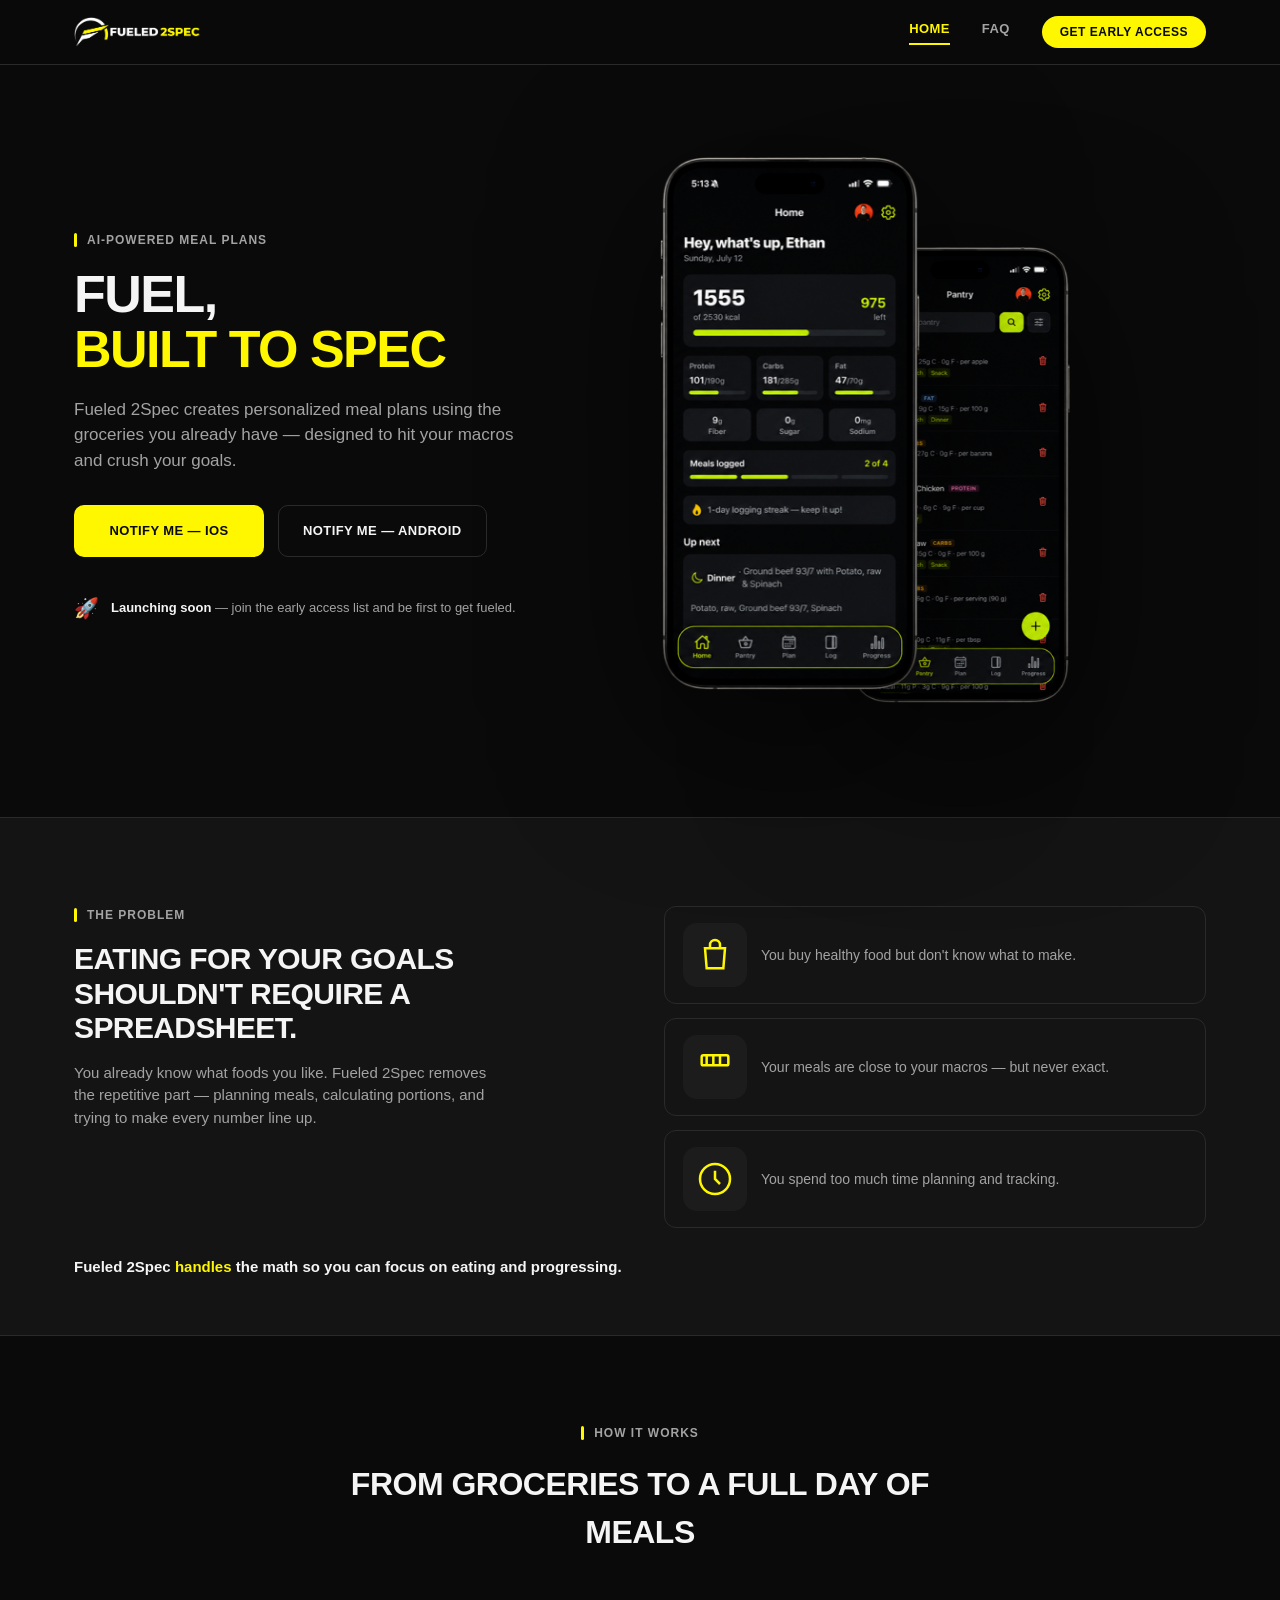
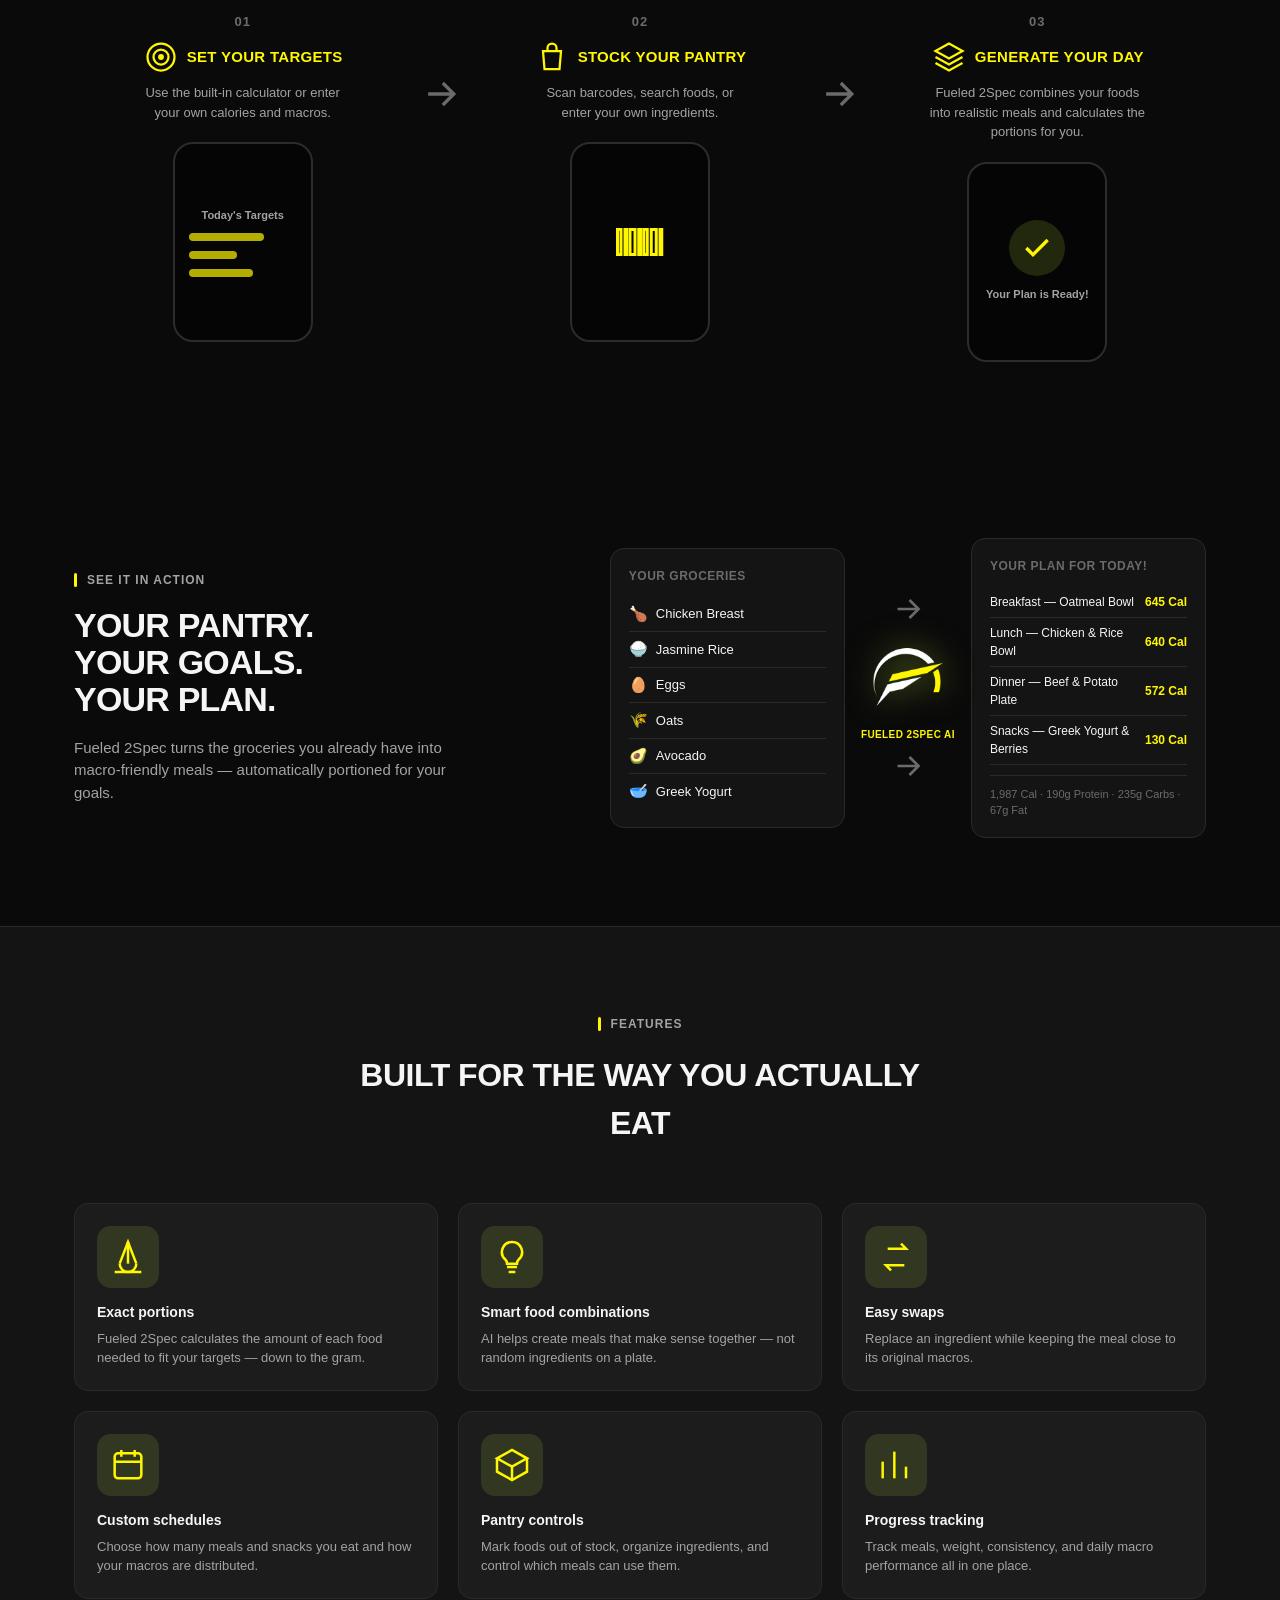
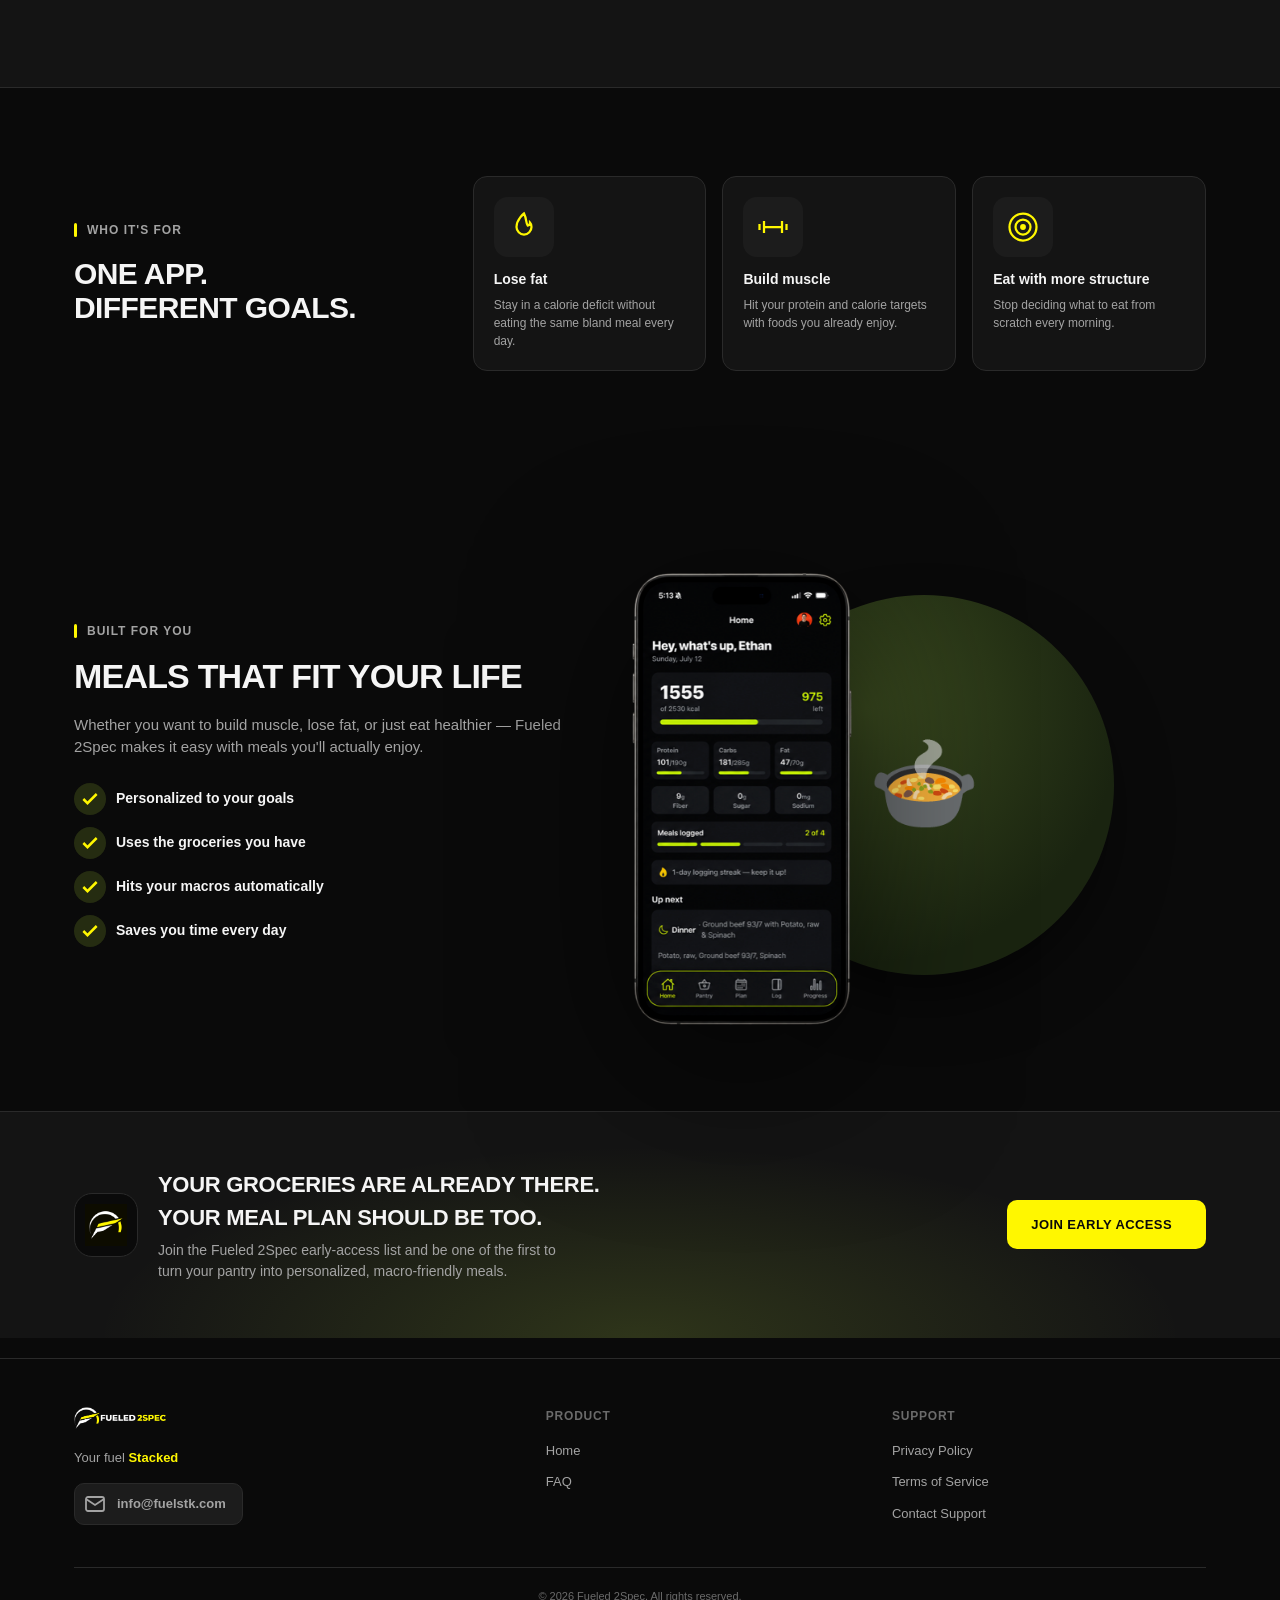
==== commit 50ed951e: "rebrand: Fuel STK to Fueled 2Spec Site-wide text rename, accent color lime -> yellow, and new logo a" ====
--- a/index.html
+++ b/index.html
@@ -3,8 +3,8 @@
 <head>
 <meta charset="UTF-8">
 <meta name="viewport" content="width=device-width, initial-scale=1.0">
-<title>Fuel STK — Your fuel Stacked</title>
-<meta name="description" content="Fuel STK builds meal plans from what's actually in your pantry, so you hit your macros without the guesswork.">
+<title>Fueled 2Spec — Fuel, built to your spec</title>
+<meta name="description" content="Fueled 2Spec builds meal plans from what's actually in your pantry, so you hit your macros without the guesswork.">
 <link rel="icon" type="image/png" href="assets/favicon-32.png?v=3">
 <link rel="apple-touch-icon" href="assets/apple-touch-icon.png?v=3">
 <link rel="stylesheet" href="assets/style.css">
@@ -14,7 +14,7 @@
 <header>
   <nav class="wrap">
     <a href="#" class="brand">
-      <img src="assets/nav-logo.png" alt="Fuel STK">
+      <img src="assets/nav-logo.png" alt="Fueled 2Spec">
     </a>
     <div class="nav-links">
       <a href="index.html" class="active">Home</a>
@@ -37,20 +37,20 @@
   <div class="wrap">
     <div>
       <div class="eyebrow"><span class="bar"></span> AI-Powered Meal Plans</div>
-      <h1>Your fuel<br><span class="accent">Stacked</span></h1>
-      <p class="sub">Fuel STK creates personalized meal plans using the groceries you already have — designed to hit your macros and crush your goals.</p>
+      <h1>Fuel,<br><span class="accent">built to spec</span></h1>
+      <p class="sub">Fueled 2Spec creates personalized meal plans using the groceries you already have — designed to hit your macros and crush your goals.</p>
       <div class="hero-ctas">
         <a href="mailto:info@fuelstk.com?subject=Apple" class="btn-primary">Notify me — iOS</a>
         <a href="mailto:info@fuelstk.com?subject=Android" class="btn-secondary">Notify me — Android</a>
       </div>
       <div class="proof">
         <span class="rocket">🚀</span>
-        <span class="proof-text"><strong>Launching soon</strong> — join the early access list and be first to get stacked.</span>
+        <span class="proof-text"><strong>Launching soon</strong> — join the early access list and be first to get fueled.</span>
       </div>
     </div>
     <div class="phones">
-      <img src="assets/phone-dashboard.png" alt="Fuel STK dashboard" class="phone-shot phone-1">
-      <img src="assets/phone-pantry.png" alt="Fuel STK pantry" class="phone-shot phone-2">
+      <img src="assets/phone-dashboard.png" alt="Fueled 2Spec dashboard" class="phone-shot phone-1">
+      <img src="assets/phone-pantry.png" alt="Fueled 2Spec pantry" class="phone-shot phone-2">
     </div>
   </div>
 </section>
@@ -61,7 +61,7 @@
       <div class="problem-copy">
         <div class="eyebrow"><span class="bar"></span> The Problem</div>
         <h2>Eating for your goals shouldn't require a spreadsheet.</h2>
-        <p>You already know what foods you like. Fuel STK removes the repetitive part — planning meals, calculating portions, and trying to make every number line up.</p>
+        <p>You already know what foods you like. Fueled 2Spec removes the repetitive part — planning meals, calculating portions, and trying to make every number line up.</p>
       </div>
       <div class="problem-cards">
         <div class="problem-card">
@@ -78,7 +78,7 @@
         </div>
       </div>
     </div>
-    <p class="problem-line">Fuel STK <span class="accent-underline">handles</span> the math so you can focus on eating and progressing.</p>
+    <p class="problem-line">Fueled 2Spec <span class="accent-underline">handles</span> the math so you can focus on eating and progressing.</p>
   </div>
 </section>
 
@@ -117,7 +117,7 @@
       <div class="how-step">
         <div class="how-num">03</div>
         <h3><svg viewBox="0 0 24 24" fill="none" stroke="currentColor" stroke-width="1.5"><path d="M12 3 3 8l9 5 9-5-9-5z"/><path d="M3 12l9 5 9-5"/><path d="M3 16l9 5 9-5"/></svg> Generate your day</h3>
-        <p>Fuel STK combines your foods into realistic meals and calculates the portions for you.</p>
+        <p>Fueled 2Spec combines your foods into realistic meals and calculates the portions for you.</p>
         <div class="how-phone">
           <div class="how-phone-frame how-phone-ready">
             <div class="how-phone-check"><svg viewBox="0 0 24 24" fill="none" stroke="currentColor" stroke-width="2.5"><path d="M4 12l5 5L20 6"/></svg></div>
@@ -135,7 +135,7 @@
       <div class="action-copy">
         <div class="eyebrow"><span class="bar"></span> See It In Action</div>
         <h2>Your pantry.<br>Your goals.<br>Your plan.</h2>
-        <p>Fuel STK turns the groceries you already have into macro-friendly meals — automatically portioned for your goals.</p>
+        <p>Fueled 2Spec turns the groceries you already have into macro-friendly meals — automatically portioned for your goals.</p>
       </div>
       <div class="action-visual">
         <div class="action-card">
@@ -149,8 +149,8 @@
         </div>
         <div class="action-flow">
           <svg viewBox="0 0 24 24" fill="none" stroke="currentColor" stroke-width="1.8"><path d="M5 12h14M13 6l6 6-6 6"/></svg>
-          <img src="assets/app_icon_sm.png" alt="Fuel STK AI" class="action-ai-icon">
-          <span class="action-ai-label">Fuel STK AI</span>
+          <img src="assets/app_icon_sm.png" alt="Fueled 2Spec AI" class="action-ai-icon">
+          <span class="action-ai-label">Fueled 2Spec AI</span>
           <svg viewBox="0 0 24 24" fill="none" stroke="currentColor" stroke-width="1.8"><path d="M5 12h14M13 6l6 6-6 6"/></svg>
         </div>
         <div class="action-card">
@@ -176,7 +176,7 @@
       <div class="feature-card">
         <div class="feature-icon"><svg viewBox="0 0 24 24" fill="none" stroke="currentColor" stroke-width="1.5"><path d="M4 21h16"/><path d="M12 3v13"/><path d="M7 16l5-13 5 13"/><path d="M7 16a5 5 0 0 0 10 0"/></svg></div>
         <h4>Exact portions</h4>
-        <p>Fuel STK calculates the amount of each food needed to fit your targets — down to the gram.</p>
+        <p>Fueled 2Spec calculates the amount of each food needed to fit your targets — down to the gram.</p>
       </div>
       <div class="feature-card">
         <div class="feature-icon"><svg viewBox="0 0 24 24" fill="none" stroke="currentColor" stroke-width="1.5"><path d="M9 18h6M10 21h4"/><path d="M12 3a6 6 0 0 0-4 10.5c.6.6 1 1.4 1 2.5h6c0-1.1.4-1.9 1-2.5A6 6 0 0 0 12 3z"/></svg></div>
@@ -240,7 +240,7 @@
     <div>
       <div class="eyebrow"><span class="bar"></span> Built For You</div>
       <h2>Meals that fit your life</h2>
-      <p>Whether you want to build muscle, lose fat, or just eat healthier — Fuel STK makes it easy with meals you'll actually enjoy.</p>
+      <p>Whether you want to build muscle, lose fat, or just eat healthier — Fueled 2Spec makes it easy with meals you'll actually enjoy.</p>
       <ul class="checklist">
         <li><span class="check"><svg viewBox="0 0 24 24" fill="none" stroke="currentColor" stroke-width="3"><path d="M4 12l5 5L20 6"/></svg></span> Personalized to your goals</li>
         <li><span class="check"><svg viewBox="0 0 24 24" fill="none" stroke="currentColor" stroke-width="3"><path d="M4 12l5 5L20 6"/></svg></span> Uses the groceries you have</li>
@@ -250,7 +250,7 @@
     </div>
     <div class="split-visual">
       <div class="food-plate">🍲</div>
-      <img src="assets/phone-dashboard.png" alt="Fuel STK dashboard" class="split-phone-shot">
+      <img src="assets/phone-dashboard.png" alt="Fueled 2Spec dashboard" class="split-phone-shot">
     </div>
   </div>
 </section>
@@ -261,7 +261,7 @@
       <div class="cta-icon"><img src="assets/apple-touch-icon.png" alt=""></div>
       <div>
         <h2>Your groceries are already there.<br><span class="accent">Your meal plan should be too.</span></h2>
-        <p>Join the Fuel STK early-access list and be one of the first to turn your pantry into personalized, macro-friendly meals.</p>
+        <p>Join the Fueled 2Spec early-access list and be one of the first to turn your pantry into personalized, macro-friendly meals.</p>
       </div>
     </div>
     <div class="cta-right">
@@ -274,7 +274,7 @@
   <div class="wrap">
     <div class="footer-grid">
       <div class="footer-brand-col">
-        <img src="assets/nav-logo.png" alt="Fuel STK">
+        <img src="assets/nav-logo.png" alt="Fueled 2Spec">
         <p>Your fuel <span class="accent">Stacked</span></p>
         <a href="mailto:info@fuelstk.com" class="footer-email">
           <svg viewBox="0 0 24 24" fill="none" stroke="currentColor" stroke-width="1.8"><rect x="3" y="5" width="18" height="14" rx="2"/><path d="m3 7 9 6 9-6"/></svg>
@@ -293,7 +293,7 @@
         <a href="mailto:support@fuelstk.com">Contact Support</a>
       </div>
     </div>
-    <div class="footer-note">© 2026 Fuel STK. All rights reserved.</div>
+    <div class="footer-note">© 2026 Fueled 2Spec. All rights reserved.</div>
   </div>
 </footer>
 
--- a/assets/style.css
+++ b/assets/style.css
@@ -3,7 +3,7 @@
   --surface: #141414;
   --surface-alt: #1c1c1c;
   --border: #2a2a2a;
-  --primary: #c5f03c;
+  --primary: #fff700;
   --text: #f5f5f5;
   --text-secondary: #a3a3a3;
   --text-tertiary: #6b6b6b;
